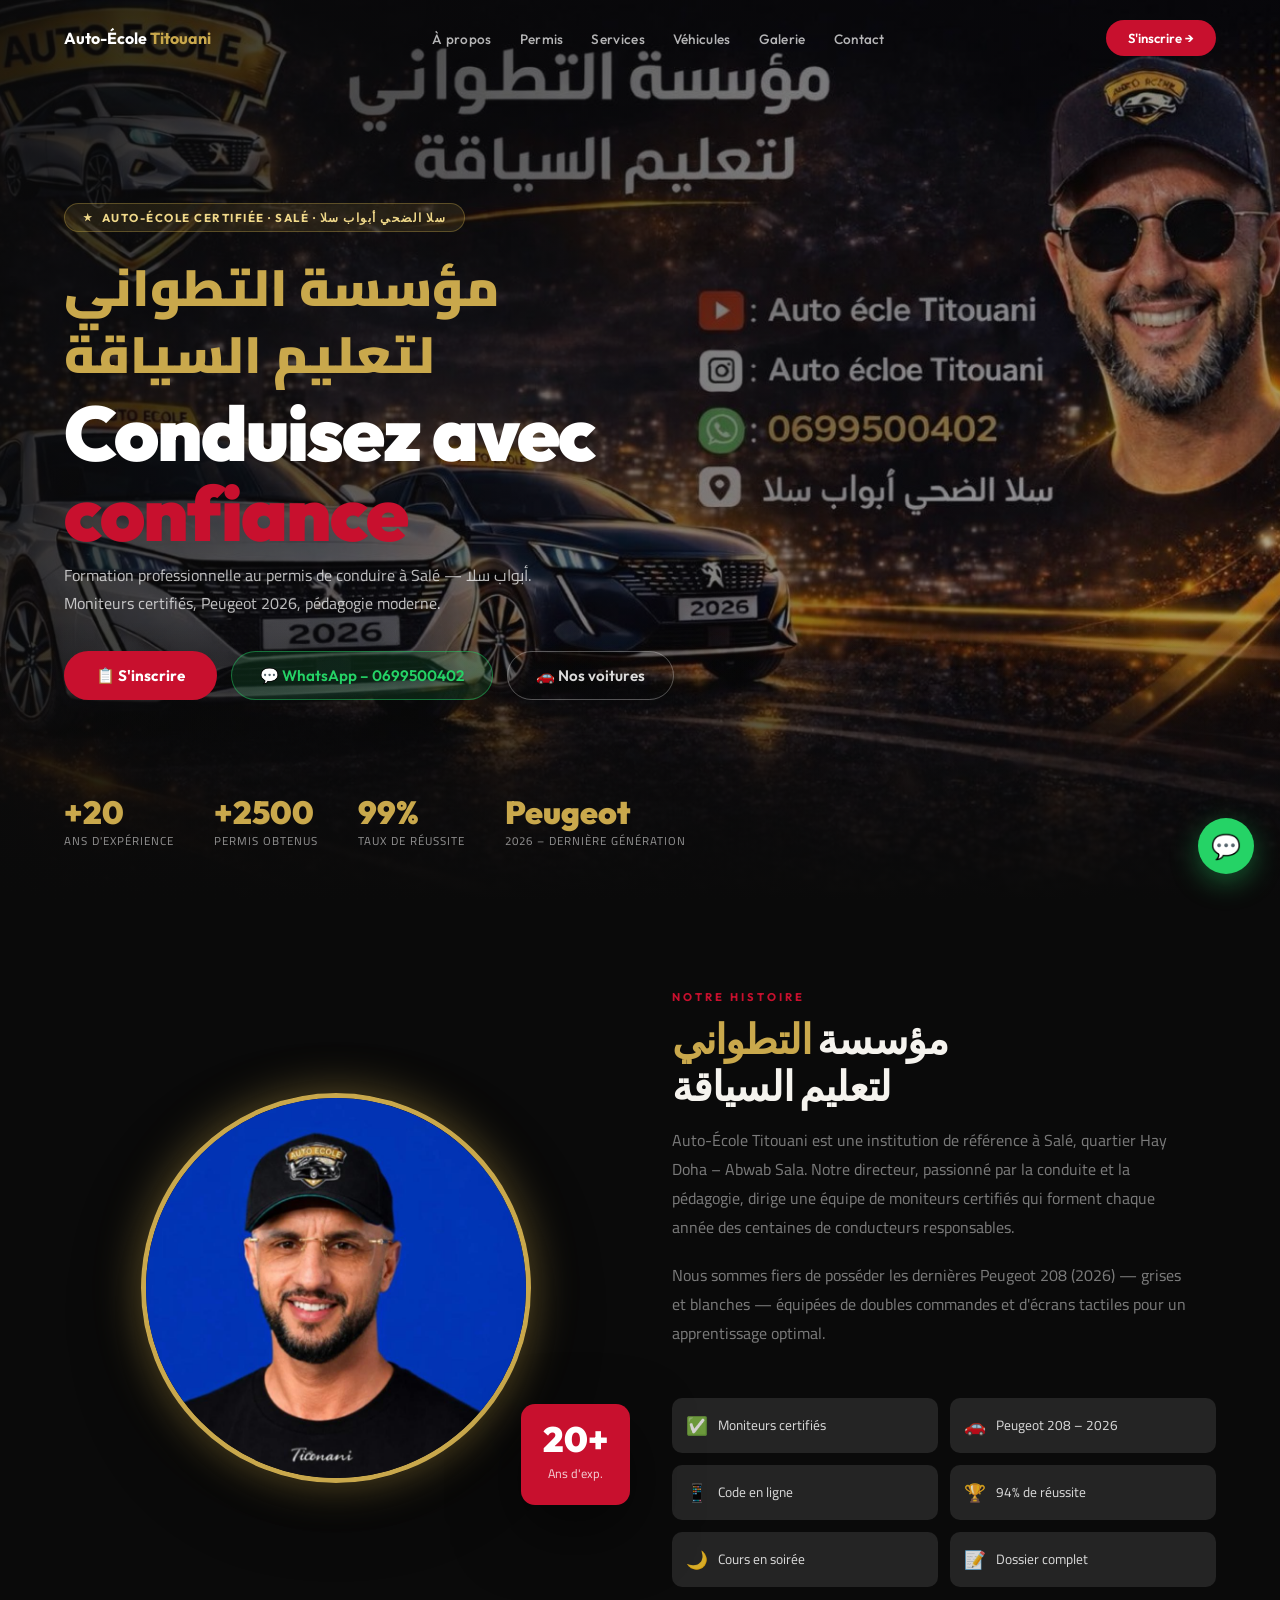
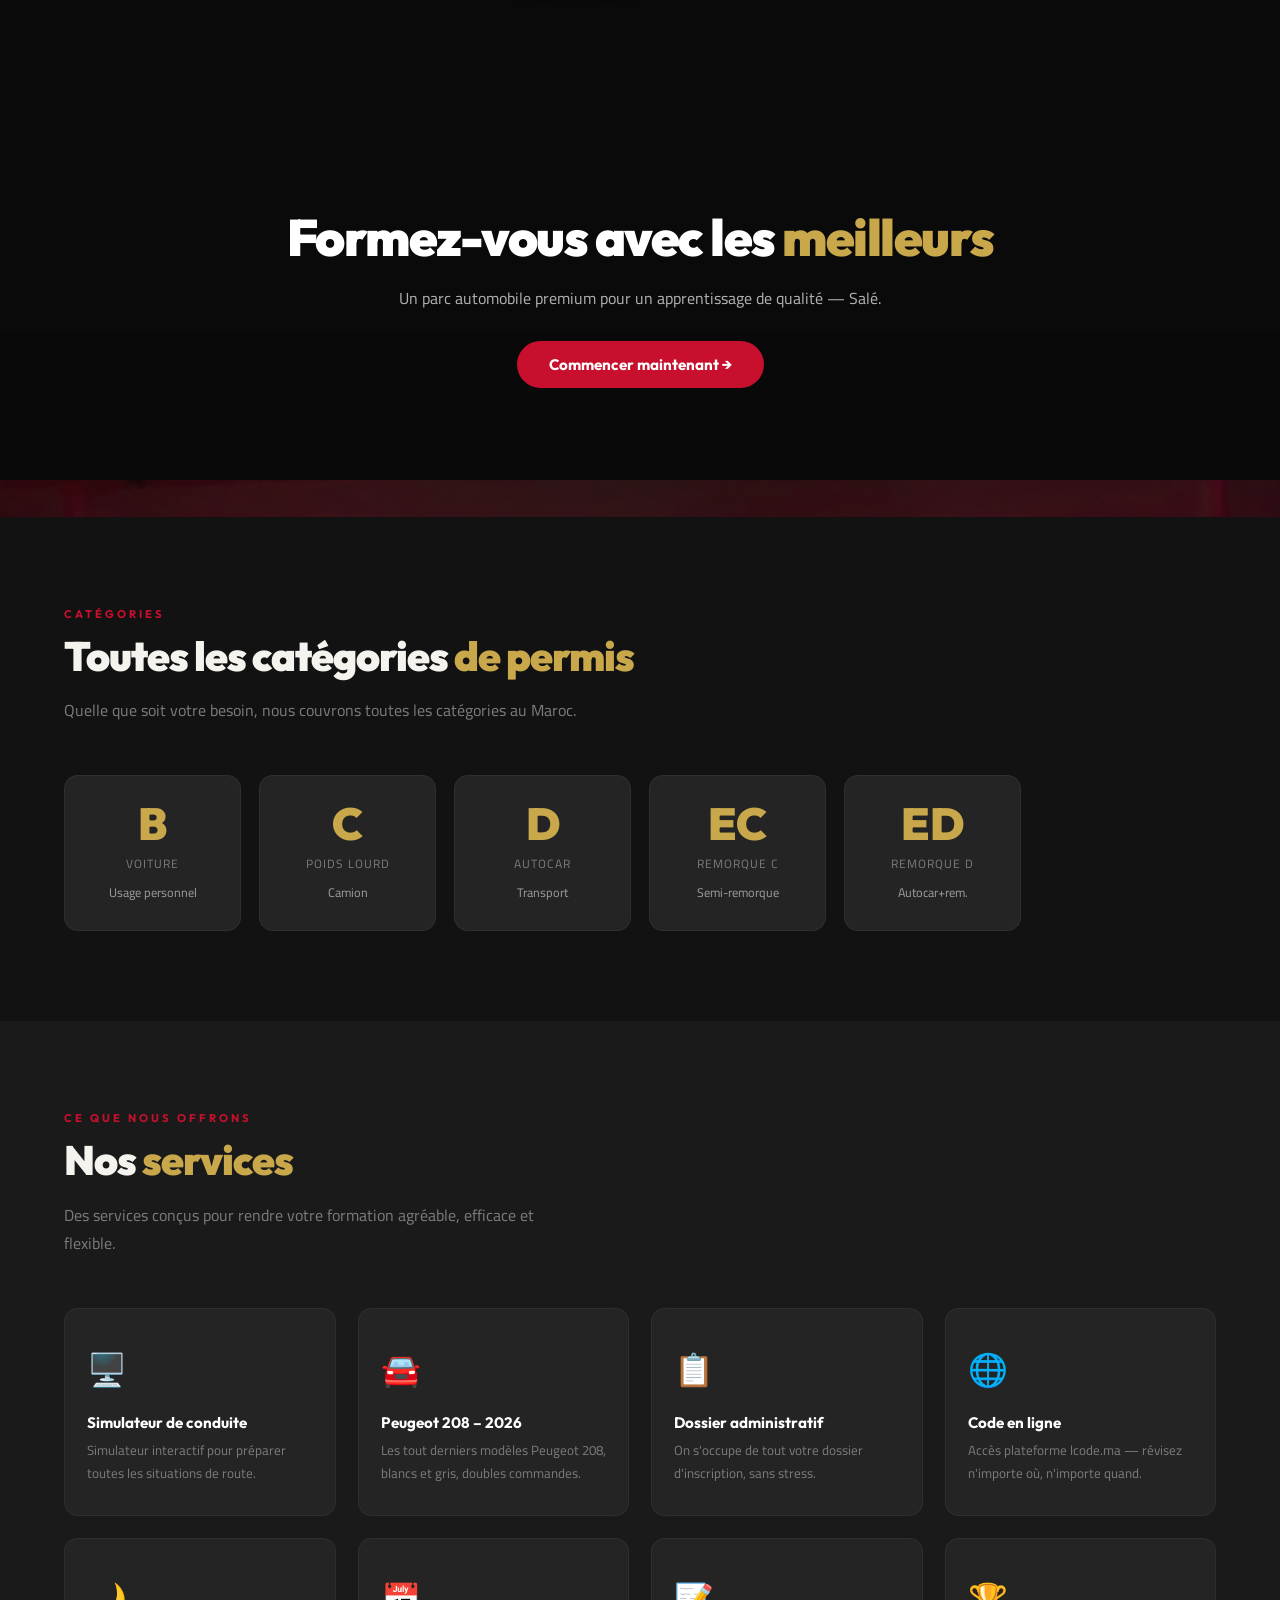
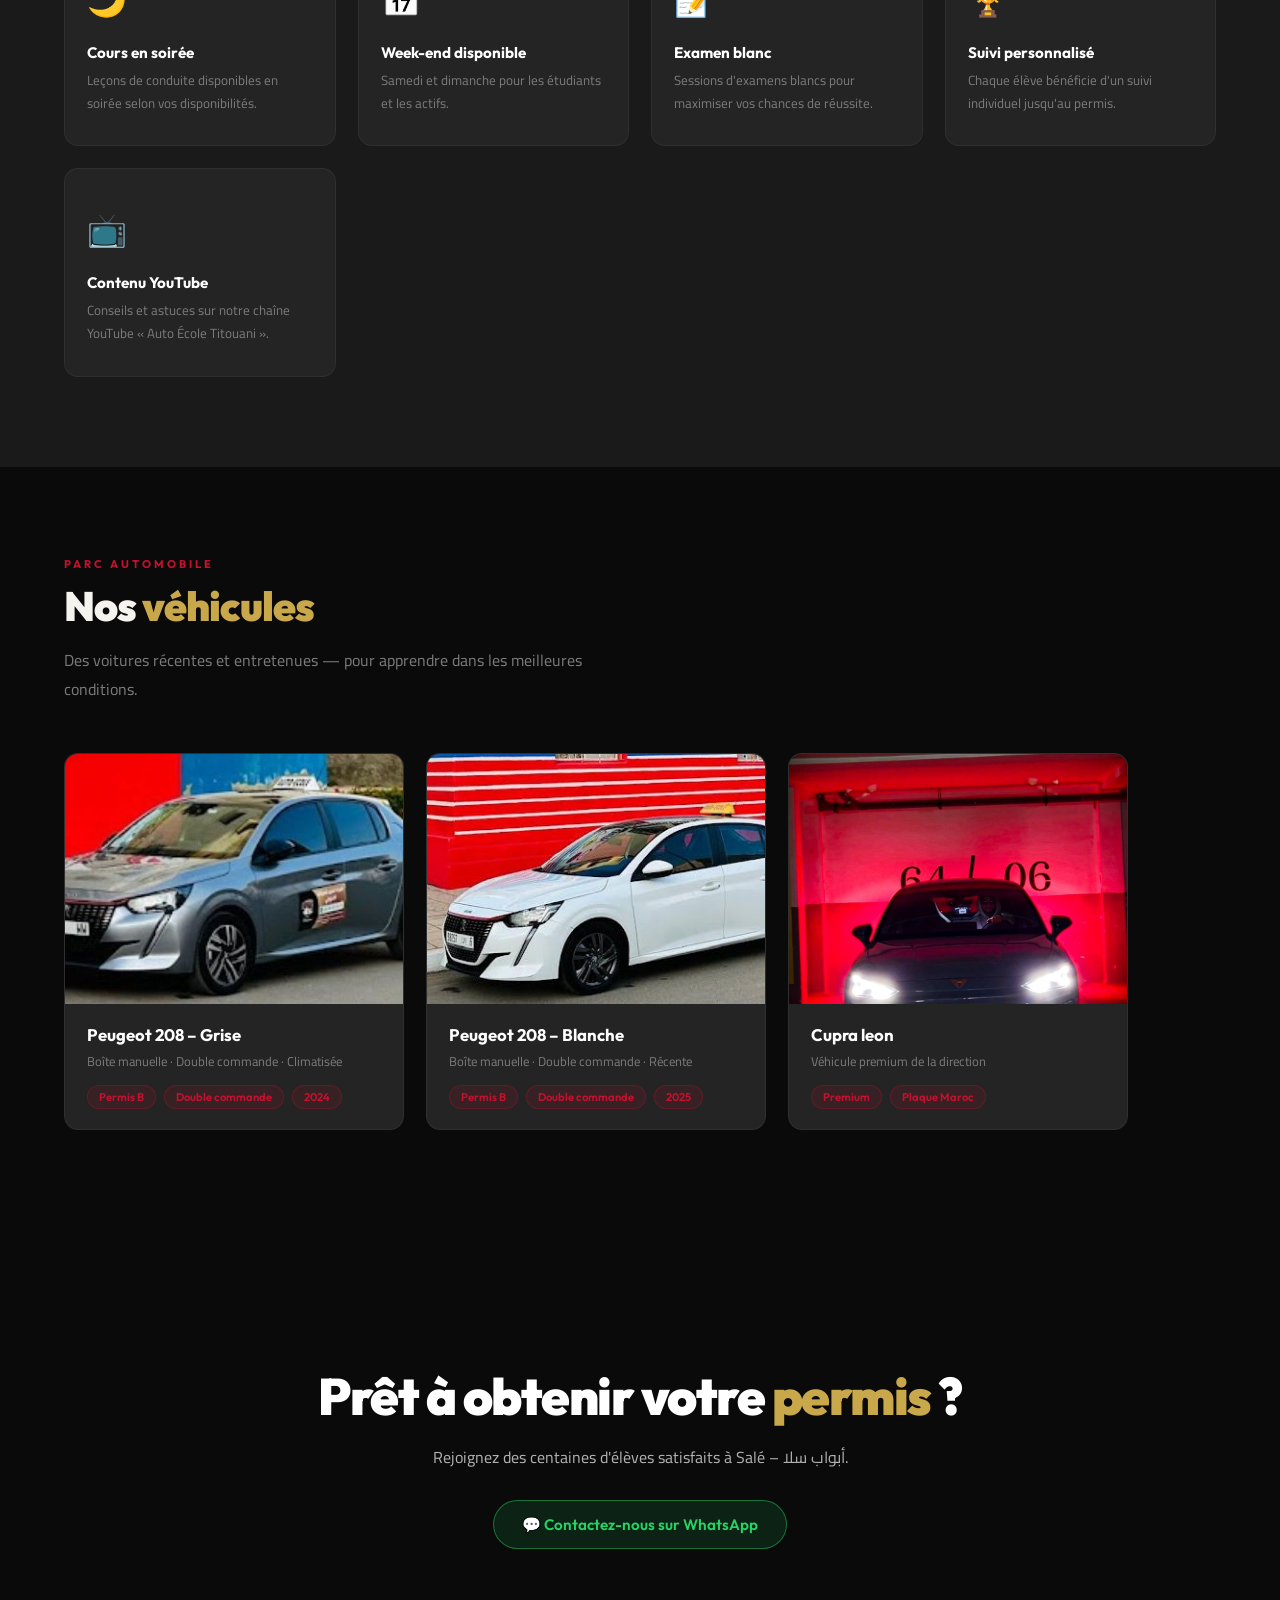
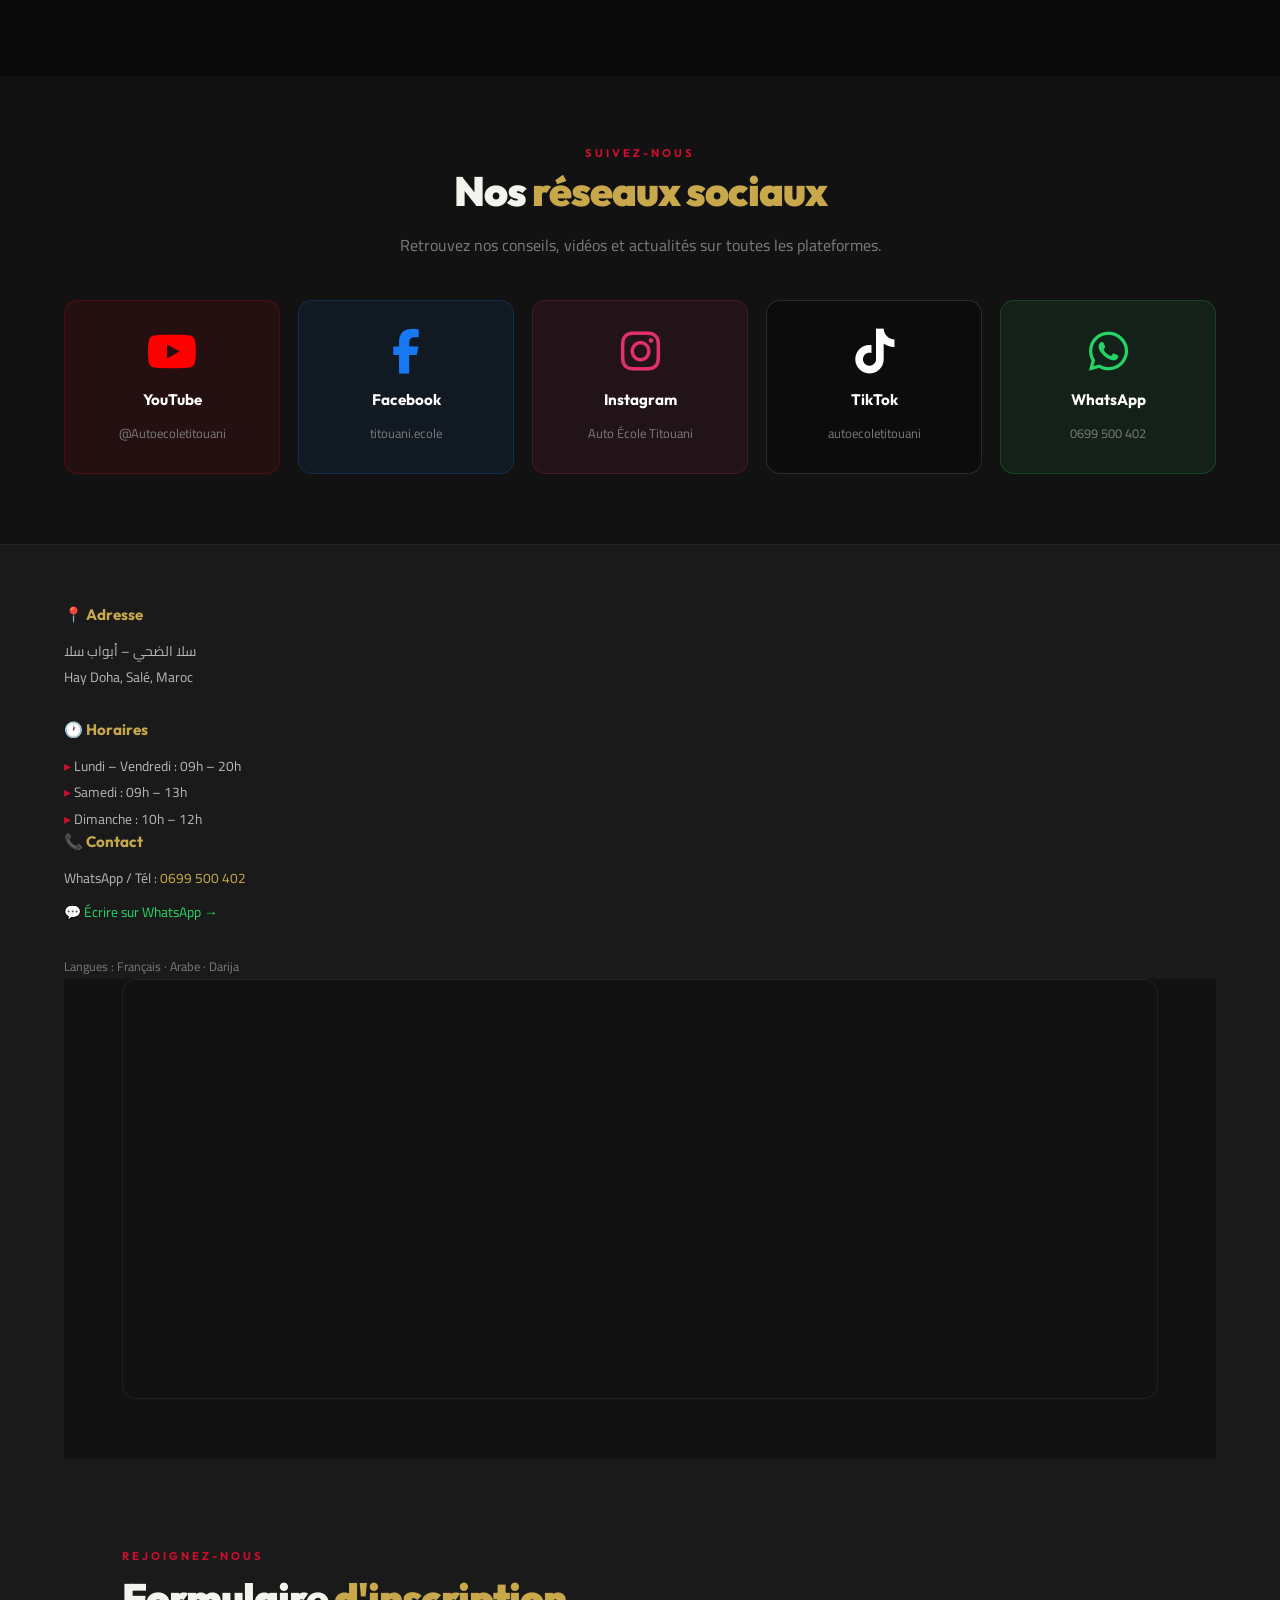
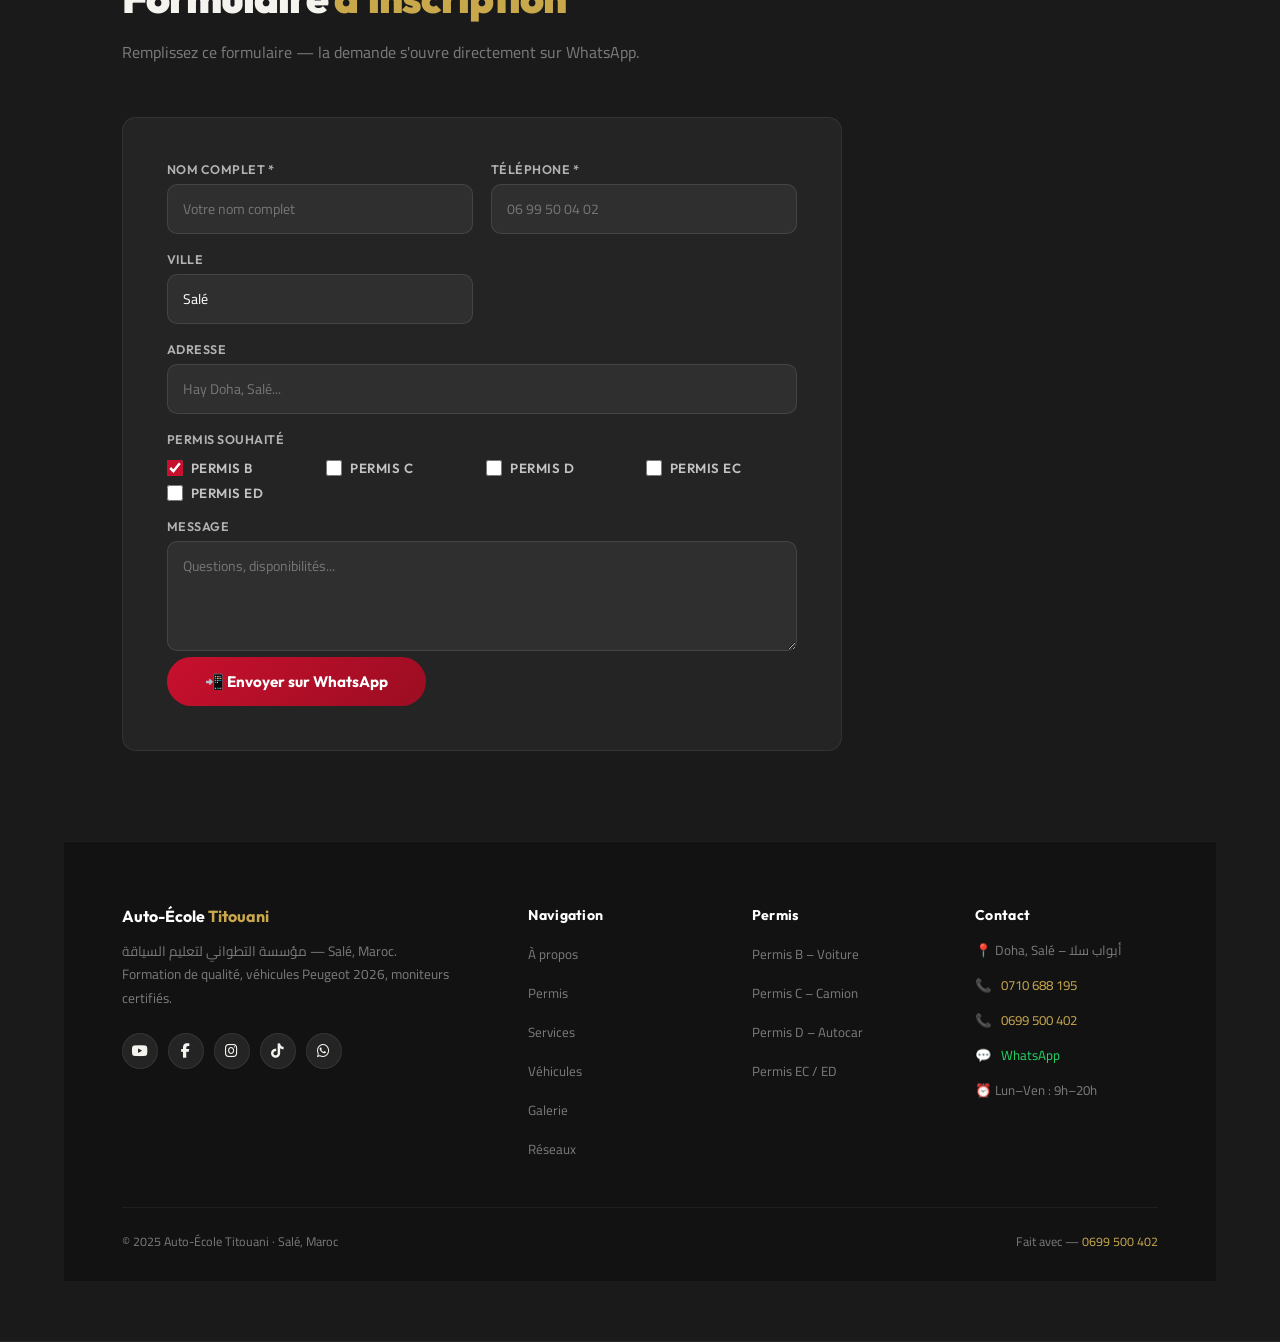
==== index.html @ a2bacdf6 "Update index.html" ====
<!DOCTYPE html>
<html lang="fr">
<head>
<meta name="viewport" content="width=device-width, initial-scale=1.0">
<title>Auto-École Titouani – Salé | Permis B, C, D, EC, ED</title>
<meta name="description" content="مؤسسة التطواني لتعليم السياقة – Salé. Formation permis B, C, D, EC, ED. 0699500402.">
<link rel="preconnect" href="https://fonts.googleapis.com">
<link href="https://fonts.googleapis.com/css2?family=Outfit:wght@300;400;600;700;900&family=Cairo:wght@400;600;700;900&display=swap" rel="stylesheet">
<link rel="stylesheet" href="https://cdnjs.cloudflare.com/ajax/libs/font-awesome/6.5.1/css/all.min.css">
<style>
:root {
  --red:#C8102E; --red-dk:#9B0D22;
  --gold:#C9A84C; --gold-lt:#F0D98A;
  --dark:#0A0A0A; --dark2:#121212; --dark3:#1A1A1A;
  --mid:#242424; --mid2:#2E2E2E;
  --light:#F5F3EE; --muted:#7A7A7A; --white:#FFFFFF;
  --green:#25D366;
  --radius:14px;
  --shadow:0 24px 64px rgba(0,0,0,.55);
  --font-h:'Outfit',sans-serif;
  --font-b:'Cairo',sans-serif;
}
*,*::before,*::after{box-sizing:border-box;margin:0;padding:0}
html{scroll-behavior:smooth}
body{background:var(--dark);color:var(--light);font-family:var(--font-b);overflow-x:hidden}
img{display:block;max-width:100%}
a{text-decoration:none;color:inherit}
::-webkit-scrollbar{width:5px}
::-webkit-scrollbar-track{background:var(--dark)}
::-webkit-scrollbar-thumb{background:var(--red);border-radius:3px}

/* ── LOADER ── */
#loader{position:fixed;inset:0;z-index:9999;background:var(--dark);
  display:flex;flex-direction:column;align-items:center;justify-content:center;
  transition:opacity .7s,visibility .7s}
#loader.gone{opacity:0;visibility:hidden;pointer-events:none}
.ld-logo{font-family:var(--font-h);font-weight:900;font-size:clamp(2rem,6vw,3.5rem);
  color:#fff;letter-spacing:-2px;margin-bottom:28px;text-align:center;line-height:1.1}
.ld-logo span{color:var(--red)}
.ld-sub{font-size:.8rem;color:var(--muted);letter-spacing:3px;text-transform:uppercase;
  margin-bottom:32px}
.ld-bar{width:200px;height:3px;background:rgba(255,255,255,.08);border-radius:2px;overflow:hidden}
.ld-prog{height:100%;width:0%;background:linear-gradient(90deg,var(--red),var(--gold));
  animation:ldgo 1.9s ease-out forwards}
@keyframes ldgo{to{width:100%}}

/* ── NAVBAR ── */
#nav{position:fixed;top:0;left:0;right:0;z-index:999;
  display:flex;align-items:center;justify-content:space-between;
  padding:20px 5%;transition:background .4s,padding .3s}
#nav.sc{background:rgba(10,10,10,.94);backdrop-filter:blur(20px);padding:13px 5%;
  border-bottom:1px solid rgba(200,16,46,.2)}
.nav-logo{display:flex;align-items:center;gap:12px}
.logo-circle{width:44px;height:44px;border-radius:50%;background:var(--red);
  display:flex;align-items:center;justify-content:center;
  font-family:var(--font-h);font-weight:900;font-size:14px;color:#fff;
  box-shadow:0 0 0 2px var(--gold);flex-shrink:0;letter-spacing:-.5px}
.nav-brand{font-family:var(--font-h);font-weight:700;font-size:1rem;color:#fff}
.nav-brand em{font-style:normal;color:var(--gold)}
.nav-links{display:flex;gap:28px;list-style:none}
.nav-links a{font-family:var(--font-h);font-size:.85rem;font-weight:500;
  color:rgba(255,255,255,.7);transition:color .2s;letter-spacing:.3px}
.nav-links a:hover{color:var(--gold)}
.nav-cta{background:var(--red);color:#fff;padding:10px 22px;border-radius:50px;
  font-family:var(--font-h);font-weight:600;font-size:.82rem;
  transition:transform .2s,box-shadow .2s}
.nav-cta:hover{transform:translateY(-2px);box-shadow:0 8px 24px rgba(200,16,46,.4)}

/* ── HERO ── */
#hero{position:relative;height:100vh;min-height:660px;display:flex;
  align-items:center;overflow:hidden}
.hero-bg{position:absolute;inset:0;z-index:0}
.hero-bg img{width:100%;height:100%;object-fit:cover;object-position:center center}
.hero-overlay{position:absolute;inset:0;z-index:1;
  background:linear-gradient(105deg,rgba(10,10,10,.88) 0%,rgba(10,10,10,.5) 55%,rgba(10,10,10,.3) 100%)}
.hero-overlay-bottom{position:absolute;bottom:0;left:0;right:0;height:280px;z-index:2;
  background:linear-gradient(to bottom,transparent,var(--dark))}
.hero-content{position:relative;z-index:3;padding:0 5%;max-width:820px}
.hero-eyebrow{display:inline-flex;align-items:center;gap:8px;
  background:rgba(201,168,76,.12);border:1px solid rgba(201,168,76,.35);
  border-radius:50px;padding:6px 18px;
  font-family:var(--font-h);font-size:.72rem;font-weight:700;color:var(--gold-lt);
  letter-spacing:1.5px;text-transform:uppercase;margin-bottom:22px}
.hero-eyebrow::before{content:'★';font-size:.65rem}
.hero-title{font-family:var(--font-h);font-weight:900;
  font-size:clamp(2.6rem,6vw,5rem);line-height:1.04;letter-spacing:-2px;
  color:#fff;margin-bottom:8px}
.hero-title .ar{font-family:var(--font-b);font-size:clamp(1.8rem,4vw,3.2rem);
  color:var(--gold);display:block;letter-spacing:0;line-height:1.3;margin-bottom:6px}
.hero-title .accent{color:var(--red)}
.hero-sub{font-size:1rem;color:rgba(255,255,255,.72);max-width:500px;
  line-height:1.75;margin-bottom:34px}
.hero-btns{display:flex;gap:14px;flex-wrap:wrap}
.btn-r{background:var(--red);color:#fff;padding:14px 32px;border-radius:50px;
  font-family:var(--font-h);font-weight:700;font-size:.95rem;
  display:inline-flex;align-items:center;gap:8px;
  transition:transform .2s,box-shadow .2s}
.btn-r:hover{transform:translateY(-3px);box-shadow:0 12px 36px rgba(200,16,46,.45)}
.btn-g{display:inline-flex;align-items:center;gap:8px;
  background:rgba(37,211,102,.12);border:1.5px solid rgba(37,211,102,.45);
  color:var(--green);padding:14px 28px;border-radius:50px;
  font-family:var(--font-h);font-weight:600;font-size:.95rem;
  transition:background .2s,transform .2s}
.btn-g:hover{background:rgba(37,211,102,.2);transform:translateY(-2px)}
.btn-o{border:1.5px solid rgba(255,255,255,.3);color:rgba(255,255,255,.85);
  padding:14px 28px;border-radius:50px;
  font-family:var(--font-h);font-weight:600;font-size:.95rem;
  transition:border-color .2s,color .2s}
.btn-o:hover{border-color:var(--gold);color:var(--gold)}

/* stats bar */
.hero-stats{position:absolute;bottom:48px;left:5%;right:5%;z-index:3;
  display:flex;gap:40px;flex-wrap:wrap}
.stat{display:flex;flex-direction:column}
.stat-n{font-family:var(--font-h);font-weight:900;font-size:2rem;
  color:var(--gold);line-height:1}
.stat-l{font-size:.72rem;color:rgba(255,255,255,.55);
  text-transform:uppercase;letter-spacing:1px;margin-top:2px}

/* ── SECTIONS ── */
.sec{padding:90px 5%;position:relative}
.sec-d{background:var(--dark2)}
.sec-m{background:var(--dark3)}
.sec-lbl{font-family:var(--font-h);font-size:.7rem;font-weight:700;
  color:var(--red);letter-spacing:3px;text-transform:uppercase;margin-bottom:12px}
.sec-title{font-family:var(--font-h);font-weight:900;
  font-size:clamp(1.7rem,3.2vw,2.8rem);line-height:1.15;letter-spacing:-1px;
  margin-bottom:16px}
.sec-title span{color:var(--gold)}
.sec-sub{color:var(--muted);line-height:1.8;max-width:520px;margin-bottom:50px}

/* ── REVEAL ── */
.rv{opacity:0;transform:translateY(36px);
  transition:opacity .7s ease,transform .7s cubic-bezier(.23,1,.32,1)}
.rvl{opacity:0;transform:translateX(-44px);
  transition:opacity .7s ease,transform .7s cubic-bezier(.23,1,.32,1)}
.rvr{opacity:0;transform:translateX(44px);
  transition:opacity .7s ease,transform .7s cubic-bezier(.23,1,.32,1)}
.rv.on,.rvl.on,.rvr.on{opacity:1;transform:none}

/* ── ABOUT ── */
.about-grid{display:grid;grid-template-columns:1fr 1fr;gap:64px;align-items:center}
.about-img-wrap{position:relative}
.about-img{width:390px;height:390px;object-fit:cover;object-position:center top;border-radius:50%;
  border:5px solid var(--gold);box-shadow:0 0 45px rgba(201,168,76,.45), var(--shadow);
  margin:auto}
.about-badge{position:absolute;bottom:-22px;right:-22px;background:var(--red);
  border-radius:var(--radius);padding:18px 22px;text-align:center;box-shadow:var(--shadow)}
.about-badge strong{display:block;font-family:var(--font-h);font-size:2.2rem;
  font-weight:900;color:#fff;line-height:1}
.about-badge small{color:rgba(255,255,255,.8);font-size:.78rem}
.feat-grid{display:grid;grid-template-columns:1fr 1fr;gap:12px;margin-top:28px}
.feat{display:flex;align-items:center;gap:10px;background:var(--mid);
  border-radius:10px;padding:11px 14px;font-size:.85rem;color:rgba(255,255,255,.82)}
.feat .ico{font-size:1.1rem}

/* ── PERMIS ── */
.permis-grid{display:grid;grid-template-columns:repeat(auto-fill,minmax(150px,1fr));gap:18px}
.permis-card{background:var(--mid);border-radius:var(--radius);padding:26px 18px;
  text-align:center;border:1px solid rgba(255,255,255,.05);
  cursor:default;transition:transform .35s,border-color .35s,box-shadow .35s;
  transform-style:preserve-3d}
.permis-card:hover{transform:perspective(600px) rotateY(8deg) rotateX(-5deg) translateY(-6px) scale(1.04);
  border-color:var(--red);box-shadow:0 12px 40px rgba(200,16,46,.22)}
.p-letter{font-family:var(--font-h);font-weight:900;font-size:2.8rem;
  color:var(--gold);line-height:1;margin-bottom:6px}
.p-name{font-size:.75rem;color:var(--muted);text-transform:uppercase;letter-spacing:1px}
.p-desc{font-size:.78rem;color:rgba(255,255,255,.55);margin-top:6px}

/* ── SERVICES ── */
.srv-grid{display:grid;grid-template-columns:repeat(auto-fill,minmax(230px,1fr));gap:22px}
.srv{background:var(--mid);border-radius:var(--radius);padding:30px 22px;
  border:1px solid rgba(255,255,255,.05);position:relative;overflow:hidden;
  transition:transform .3s,box-shadow .3s}
.srv::before{content:'';position:absolute;top:0;left:0;right:0;height:3px;
  background:linear-gradient(90deg,var(--red),var(--gold));
  transform:scaleX(0);transform-origin:left;transition:transform .4s}
.srv:hover::before{transform:scaleX(1)}
.srv:hover{transform:translateY(-6px);box-shadow:0 16px 48px rgba(0,0,0,.35)}
.srv-ico{font-size:2rem;margin-bottom:14px}
.srv-t{font-family:var(--font-h);font-weight:700;font-size:.95rem;
  color:#fff;margin-bottom:8px}
.srv-tx{font-size:.83rem;color:var(--muted);line-height:1.7}

/* ── VEHICLES ── */
.veh-track{display:flex;gap:22px;overflow-x:auto;scroll-snap-type:x mandatory;
  padding-bottom:16px;scrollbar-width:thin;scrollbar-color:var(--red) transparent}
.veh-card{flex:0 0 340px;scroll-snap-align:start;background:var(--mid);
  border-radius:var(--radius);overflow:hidden;border:1px solid rgba(255,255,255,.05);
  transition:transform .35s,box-shadow .35s}
.veh-card:hover{transform:translateY(-8px);box-shadow:0 20px 56px rgba(200,16,46,.2)}
.veh-img{height:250px;width:100%;object-fit:cover;object-position:center}
.veh-info{padding:20px 22px}
.veh-name{font-family:var(--font-h);font-weight:700;font-size:1.05rem;
  color:#fff;margin-bottom:4px}
.veh-meta{font-size:.8rem;color:var(--muted)}
.tags{display:flex;gap:8px;margin-top:12px;flex-wrap:wrap}
.tag{background:rgba(200,16,46,.12);border:1px solid rgba(200,16,46,.28);
  border-radius:50px;padding:4px 11px;
  font-size:.7rem;color:var(--red);font-family:var(--font-h);font-weight:600}

/* ── GALLERY ── */
.gal-grid{display:grid;grid-template-columns:repeat(auto-fill,minmax(280px,1fr));gap:18px}
.gal-item{position:relative;overflow:hidden;border-radius:var(--radius);
  aspect-ratio:4/3;cursor:pointer;
  transition:transform .4s cubic-bezier(.23,1,.32,1),box-shadow .4s;
  box-shadow:0 8px 32px rgba(0,0,0,.4);transform-style:preserve-3d}
.gal-item img{width:100%;height:100%;object-fit:cover;transition:transform .6s}
.gal-item:hover img{transform:scale(1.09)}
.gal-cap{position:absolute;inset:0;
  background:linear-gradient(to top,rgba(10,10,10,.88) 0%,transparent 60%);
  opacity:0;transition:opacity .3s;
  display:flex;align-items:flex-end;padding:18px}
.gal-item:hover .gal-cap{opacity:1}
.gal-cap span{font-family:var(--font-h);font-weight:600;font-size:.88rem;color:#fff}

/* ── PARALLAX ── */
.para{position:relative;height:440px;overflow:hidden;
  display:flex;align-items:center;justify-content:center}
.para-bg{position:absolute;inset:-60px;background-size:cover;background-position:center;
  transition:transform .1s linear;will-change:transform}
.para-ov{position:absolute;inset:0;background:rgba(10,10,10,.72)}
.para-content{position:relative;z-index:2;text-align:center;padding:0 5%}
.para-content h2{font-family:var(--font-h);font-weight:900;
  font-size:clamp(1.8rem,4vw,3.4rem);letter-spacing:-1.5px;
  color:#fff;margin-bottom:14px}
.para-content h2 span{color:var(--gold)}
.para-content p{color:rgba(255,255,255,.68);font-size:1rem;margin-bottom:28px}

/* ── SOCIAL LINKS ── */
.social-section{background:var(--dark2);padding:70px 5%}
.social-grid{display:grid;grid-template-columns:repeat(auto-fill,minmax(200px,1fr));gap:18px}
.social-card{border-radius:var(--radius);padding:28px 22px;
  display:flex;flex-direction:column;align-items:center;gap:12px;text-align:center;
  border:1px solid rgba(255,255,255,.06);
  transition:transform .3s,box-shadow .3s;cursor:pointer}
.social-card:hover{transform:translateY(-6px)}
.social-card .sico{font-size:2.8rem;line-height:1;margin-bottom:4px}
.social-card .sname{font-family:var(--font-h);font-weight:700;font-size:.95rem;color:#fff}
.social-card .shandle{font-size:.8rem;color:var(--muted)}
.sc-yt{background:rgba(255,0,0,.08);border-color:rgba(255,0,0,.2)}
.sc-yt:hover{box-shadow:0 12px 40px rgba(255,0,0,.2)}
.sc-fb{background:rgba(24,119,242,.08);border-color:rgba(24,119,242,.2)}
.sc-fb:hover{box-shadow:0 12px 40px rgba(24,119,242,.2)}
.sc-ig{background:rgba(225,48,108,.08);border-color:rgba(225,48,108,.2)}
.sc-ig:hover{box-shadow:0 12px 40px rgba(225,48,108,.2)}
.sc-tk{background:rgba(0,0,0,.3);border-color:rgba(255,255,255,.12)}
.sc-tk:hover{box-shadow:0 12px 40px rgba(255,255,255,.12)}
.sc-wa{background:rgba(37,211,102,.08);border-color:rgba(37,211,102,.2)}
.sc-wa:hover{box-shadow:0 12px 40px rgba(37,211,102,.25)}

/* ── INFO STRIP ── */
.info-strip{background:var(--dark3);border-top:1px solid rgba(255,255,255,.05);
  border-bottom:1px solid rgba(255,255,255,.05);padding:60px 5%}
.info-layout{display:grid;grid-template-columns:1fr 1fr 1fr;gap:40px}
.info-block h3{font-family:var(--font-h);font-weight:700;font-size:.95rem;
  color:var(--gold);margin-bottom:14px;display:flex;align-items:center;gap:8px}
.info-block p,.info-block li{font-size:.86rem;color:rgba(255,255,255,.68);line-height:1.9;list-style:none}
.info-block li::before{content:'▸ ';color:var(--red)}

/* ── MAP ── */
.map-wrap{border-radius:var(--radius);overflow:hidden;height:420px;
  border:1px solid rgba(255,255,255,.07)}
.map-wrap iframe{width:100%;height:100%;border:none;filter:invert(.85) hue-rotate(180deg)}

/* ── FORM ── */
.form-box{background:var(--mid);border-radius:var(--radius);padding:44px;
  max-width:720px;border:1px solid rgba(255,255,255,.07)}
.fg{display:grid;grid-template-columns:1fr 1fr;gap:18px}
.f{display:flex;flex-direction:column;gap:7px}
.f.full{grid-column:1/-1}
label{font-family:var(--font-h);font-size:.78rem;font-weight:600;
  color:rgba(255,255,255,.65);text-transform:uppercase;letter-spacing:.5px}
input,select,textarea{background:rgba(255,255,255,.05);
  border:1px solid rgba(255,255,255,.1);border-radius:10px;
  padding:11px 15px;color:#fff;font-family:var(--font-b);font-size:.88rem;
  transition:border-color .2s,box-shadow .2s;width:100%}
input:focus,select:focus,textarea:focus{outline:none;border-color:var(--red);
  box-shadow:0 0 0 3px rgba(200,16,46,.14)}
textarea{resize:vertical;min-height:110px}
select option{background:var(--dark)}
.cbs{display:grid;grid-template-columns:repeat(auto-fill,minmax(150px,1fr));gap:9px;margin-top:6px}
.ci2{display:flex;align-items:center;gap:8px;font-size:.83rem;
  color:rgba(255,255,255,.72);cursor:pointer}
.ci2 input[type="checkbox"]{width:16px;height:16px;accent-color:var(--red)}
.btn-sub{background:linear-gradient(135deg,var(--red),var(--red-dk,#9B0D22));
  color:#fff;padding:15px 38px;border-radius:50px;border:none;cursor:pointer;
  font-family:var(--font-h);font-weight:700;font-size:.95rem;
  transition:transform .2s,box-shadow .2s;margin-top:6px}
.btn-sub:hover{transform:translateY(-3px);box-shadow:0 12px 36px rgba(200,16,46,.45)}

/* ── FOOTER ── */
footer{background:var(--dark2);border-top:1px solid rgba(255,255,255,.05);
  padding:64px 5% 28px}
.ft-grid{display:grid;grid-template-columns:2fr 1fr 1fr 1fr;gap:40px;margin-bottom:44px}
.ft-brand p{font-size:.85rem;color:var(--muted);line-height:1.75;margin:14px 0 22px}
.ft-social{display:flex;gap:10px;flex-wrap:wrap}
.fsoc{width:36px;height:36px;border-radius:50%;background:var(--mid);
  border:1px solid rgba(255,255,255,.08);
  display:flex;align-items:center;justify-content:center;font-size:.9rem;
  transition:background .2s,transform .2s}
.fsoc:hover{background:var(--red);transform:translateY(-3px)}
.ft-col h4{font-family:var(--font-h);font-weight:700;font-size:.88rem;
  color:#fff;margin-bottom:14px;letter-spacing:.3px}
.ft-col ul{list-style:none;display:flex;flex-direction:column;gap:9px}
.ft-col li a{font-size:.83rem;color:var(--muted);transition:color .2s}
.ft-col li a:hover{color:var(--gold)}
.fc-item{display:flex;align-items:flex-start;gap:9px;
  font-size:.83rem;color:var(--muted);margin-bottom:10px}
.ft-bottom{border-top:1px solid rgba(255,255,255,.05);padding-top:22px;
  display:flex;justify-content:space-between;align-items:center}
.ft-bottom p{font-size:.78rem;color:var(--muted)}
.ft-bottom a{color:var(--gold)}

/* ── WA FLOAT ── */
.wa-float{position:fixed;bottom:26px;right:26px;z-index:998;
  width:56px;height:56px;border-radius:50%;background:var(--green);
  display:flex;align-items:center;justify-content:center;font-size:1.5rem;
  box-shadow:0 8px 28px rgba(37,211,102,.4);
  animation:wap 2.5s infinite;transition:transform .2s}
.wa-float:hover{transform:scale(1.12)}
@keyframes wap{0%,100%{box-shadow:0 8px 28px rgba(37,211,102,.4)}
  50%{box-shadow:0 8px 44px rgba(37,211,102,.7)}}

/* ── RESPONSIVE ── */
@media(max-width:900px){
  .nav-links{display:none}
  .about-grid{grid-template-columns:1fr}
  .about-badge{bottom:-14px;right:14px}
  .info-layout{grid-template-columns:1fr}
  .ft-grid{grid-template-columns:1fr 1fr}
  .fg{grid-template-columns:1fr}
  .hero-stats{flex-wrap:wrap;gap:20px}
}
@media(max-width:600px){
  .ft-grid{grid-template-columns:1fr}
  .ft-bottom{flex-direction:column;gap:10px;text-align:center}
}
html, body { overflow-x: hidden; }

@media (max-width: 768px) {
  .hero {
    height: auto;
    min-height: 100vh;
    padding: 90px 20px 40px;
    background-position: 65% center;
  }
  .hero-buttons {
    position: static;
    display: flex;
    flex-direction: column;
    gap: 12px;
  }
  .hero-stats {
    position: static;
    display: grid;
    grid-template-columns: 1fr 1fr;
    gap: 20px;
    margin-top: 30px;
  }
}
</style>
</head>
<body>

<!-- LOADER -->
<div id="loader">
  <div class="ld-logo">AUTO ÉCOLE<br><span>TITOUANI</span></div>
  <div class="ld-sub">مؤسسة التطواني لتعليم السياقة</div>
  <div class="ld-bar"><div class="ld-prog"></div></div>
</div>

<!-- NAVBAR -->
<nav id="nav">
  <div class="nav-logo">
    <span class="nav-brand">Auto-École <em>Titouani</em></span>
  </div>
  <ul class="nav-links">
    <li><a href="#about">À propos</a></li>
    <li><a href="#permis">Permis</a></li>
    <li><a href="#services">Services</a></li>
    <li><a href="#vehicules">Véhicules</a></li>
    <li><a href="#galerie">Galerie</a></li>
    <li><a href="#contact">Contact</a></li>
  </ul>
  <a href="#inscription" class="nav-cta">S'inscrire →</a>
</nav>

<!-- HERO — photo du directeur & bannière officielle -->
<section id="hero">
  <div class="hero-bg">
    <img src="[data-uri]" alt="Auto-École Titouani – مؤسسة التطواني">
  </div>
  <div class="hero-overlay"></div>
  <div class="hero-overlay-bottom"></div>
  <div class="hero-content">
    <div class="hero-eyebrow">Auto-École Certifiée · Salé · سلا الضحي أبواب سلا</div>
    <h1 class="hero-title">
      <span class="ar">مؤسسة التطواني<br>لتعليم السياقة</span>
      Conduisez avec <span class="accent">confiance</span>
    </h1>
    <p class="hero-sub">
      Formation professionnelle au permis de conduire à Salé — أبواب سلا.
      Moniteurs certifiés, Peugeot 2026, pédagogie moderne.
    </p>
    <div class="hero-btns">
      <a href="#inscription" class="btn-r">📋 S'inscrire</a>
      <a href="https://api.whatsapp.com/send/?phone=212699500402" target="_blank" class="btn-g">💬 WhatsApp – 0699500402</a>
      <a href="#vehicules" class="btn-o">🚗 Nos voitures</a>
    </div>
  </div>
  <div class="hero-stats">
    <div class="stat"><span class="stat-n">+20</span><span class="stat-l">Ans d'expérience</span></div>
    <div class="stat"><span class="stat-n">+2500</span><span class="stat-l">Permis obtenus</span></div>
    <div class="stat"><span class="stat-n">99%</span><span class="stat-l">Taux de réussite</span></div>
    <div class="stat"><span class="stat-n">Peugeot</span><span class="stat-l">2026 – dernière génération</span></div>
  </div>
</section>

<!-- ABOUT -->
<section class="sec" id="about">
  <div class="about-grid">
    <div class="about-img-wrap rvl">
      <img class="about-img" src="[data-uri]" alt="Directeur Auto-École Titouani" style="object-position:right top">
      <div class="about-badge"><strong>20+</strong><small>Ans d'exp.</small></div>
    </div>
    <div class="rvr">
      <div class="sec-lbl">Notre histoire</div>
      <h2 class="sec-title">مؤسسة <span>التطواني</span><br>لتعليم السياقة</h2>
      <p class="sec-sub">
        Auto-École Titouani est une institution de référence à Salé, quartier Hay Doha – Abwab Sala.
        Notre directeur, passionné par la conduite et la pédagogie, dirige une équipe de moniteurs certifiés
        qui forment chaque année des centaines de conducteurs responsables.
      </p>
      <p class="sec-sub" style="margin-top:-30px">
        Nous sommes fiers de posséder les dernières Peugeot 208 (2026) — grises et blanches — équipées
        de doubles commandes et d'écrans tactiles pour un apprentissage optimal.
      </p>
      <div class="feat-grid">
        <div class="feat"><span class="ico">✅</span> Moniteurs certifiés</div>
        <div class="feat"><span class="ico">🚗</span> Peugeot 208 – 2026</div>
        <div class="feat"><span class="ico">📱</span> Code en ligne</div>
        <div class="feat"><span class="ico">🏆</span> 94% de réussite</div>
        <div class="feat"><span class="ico">🌙</span> Cours en soirée</div>
        <div class="feat"><span class="ico">📝</span> Dossier complet</div>
      </div>
    </div>
  </div>
</section>

<!-- PARALLAX 1 -->
<div class="para" id="pa1">
  <div class="para-bg" id="pb1" style="background-image:url('[data-uri]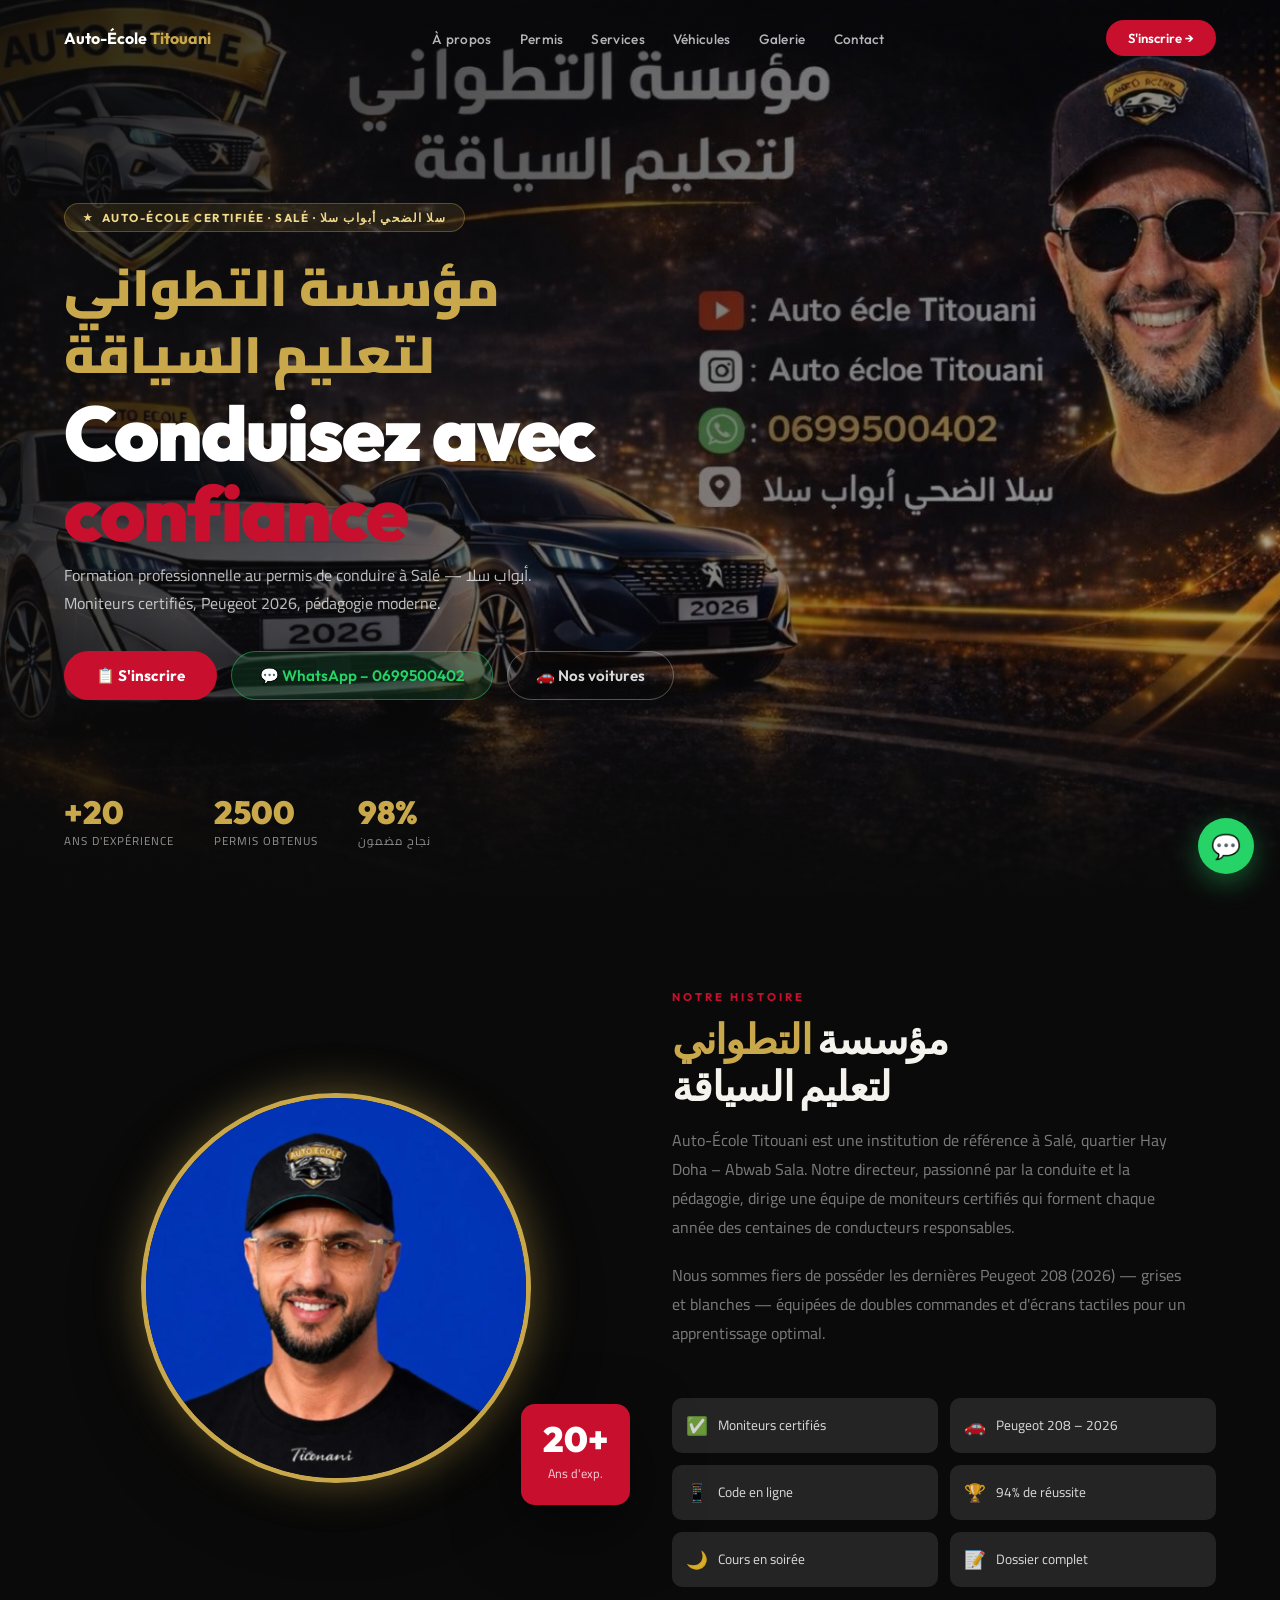
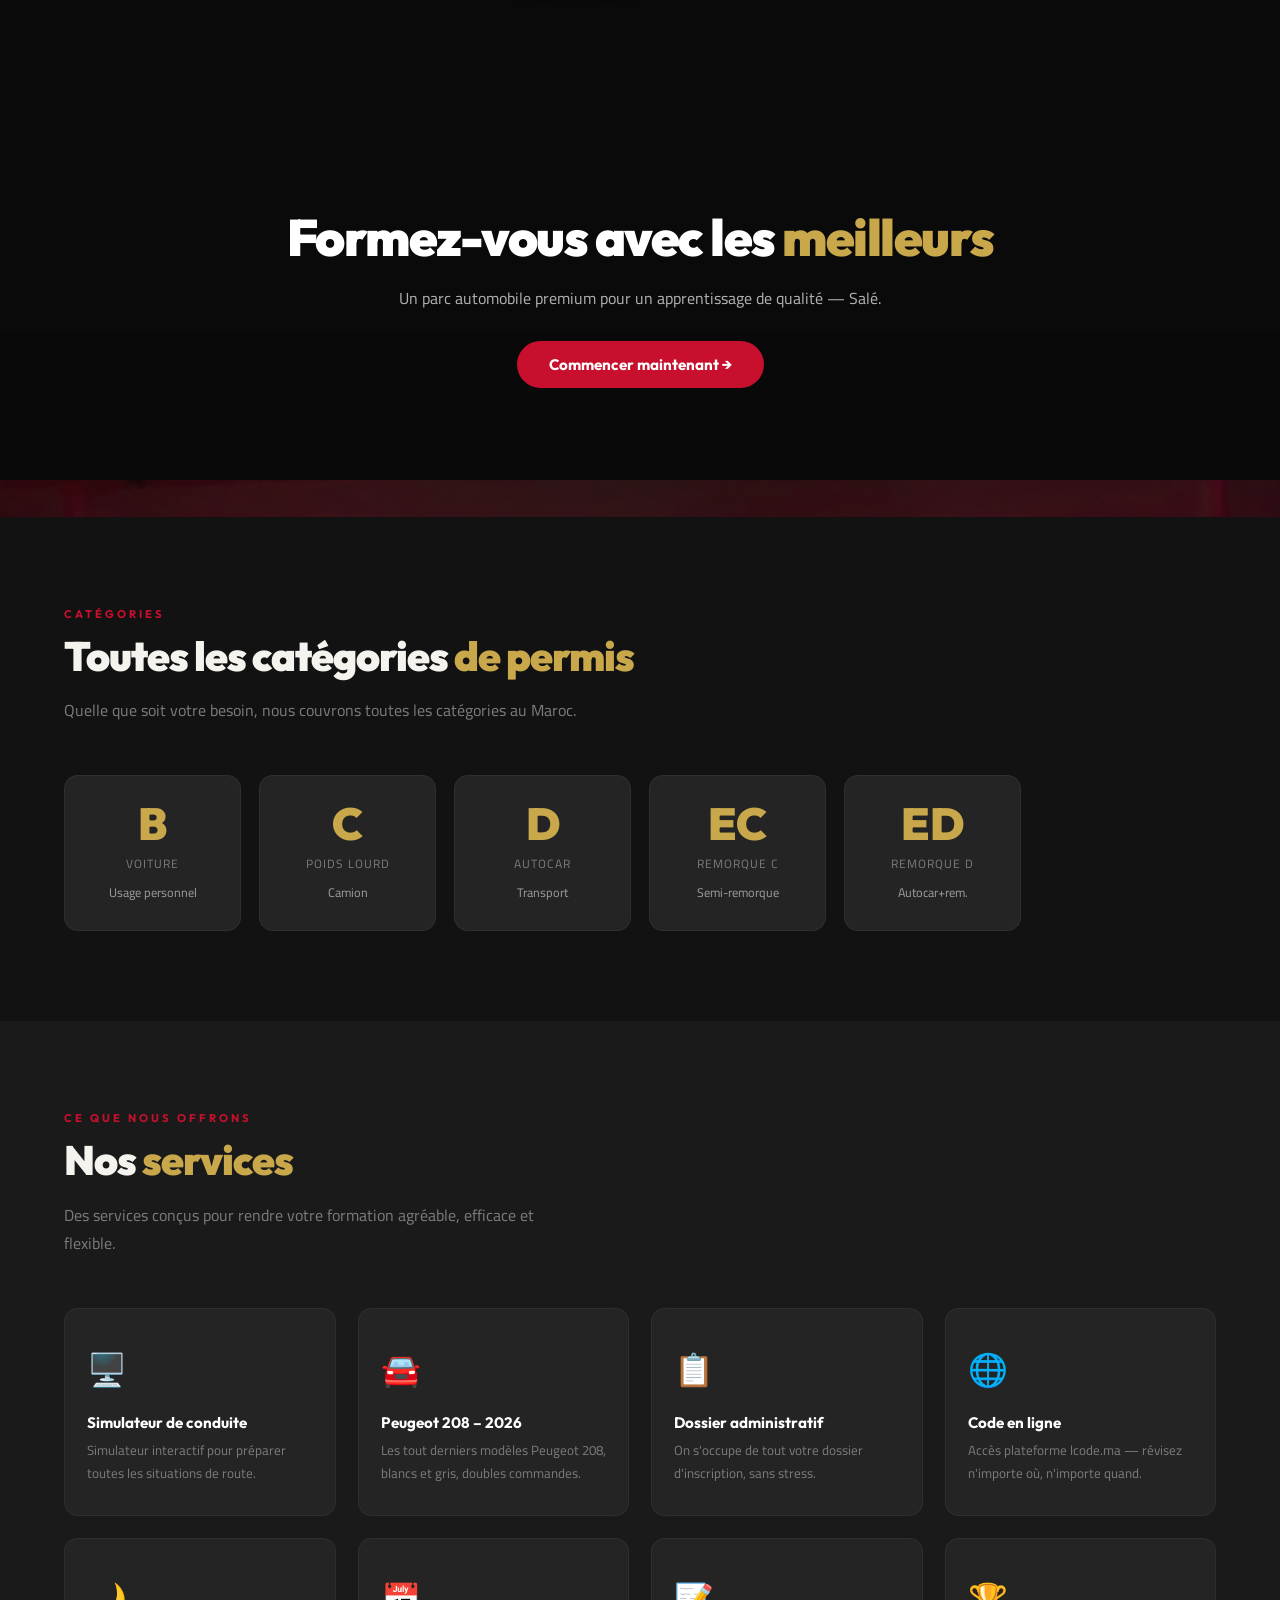
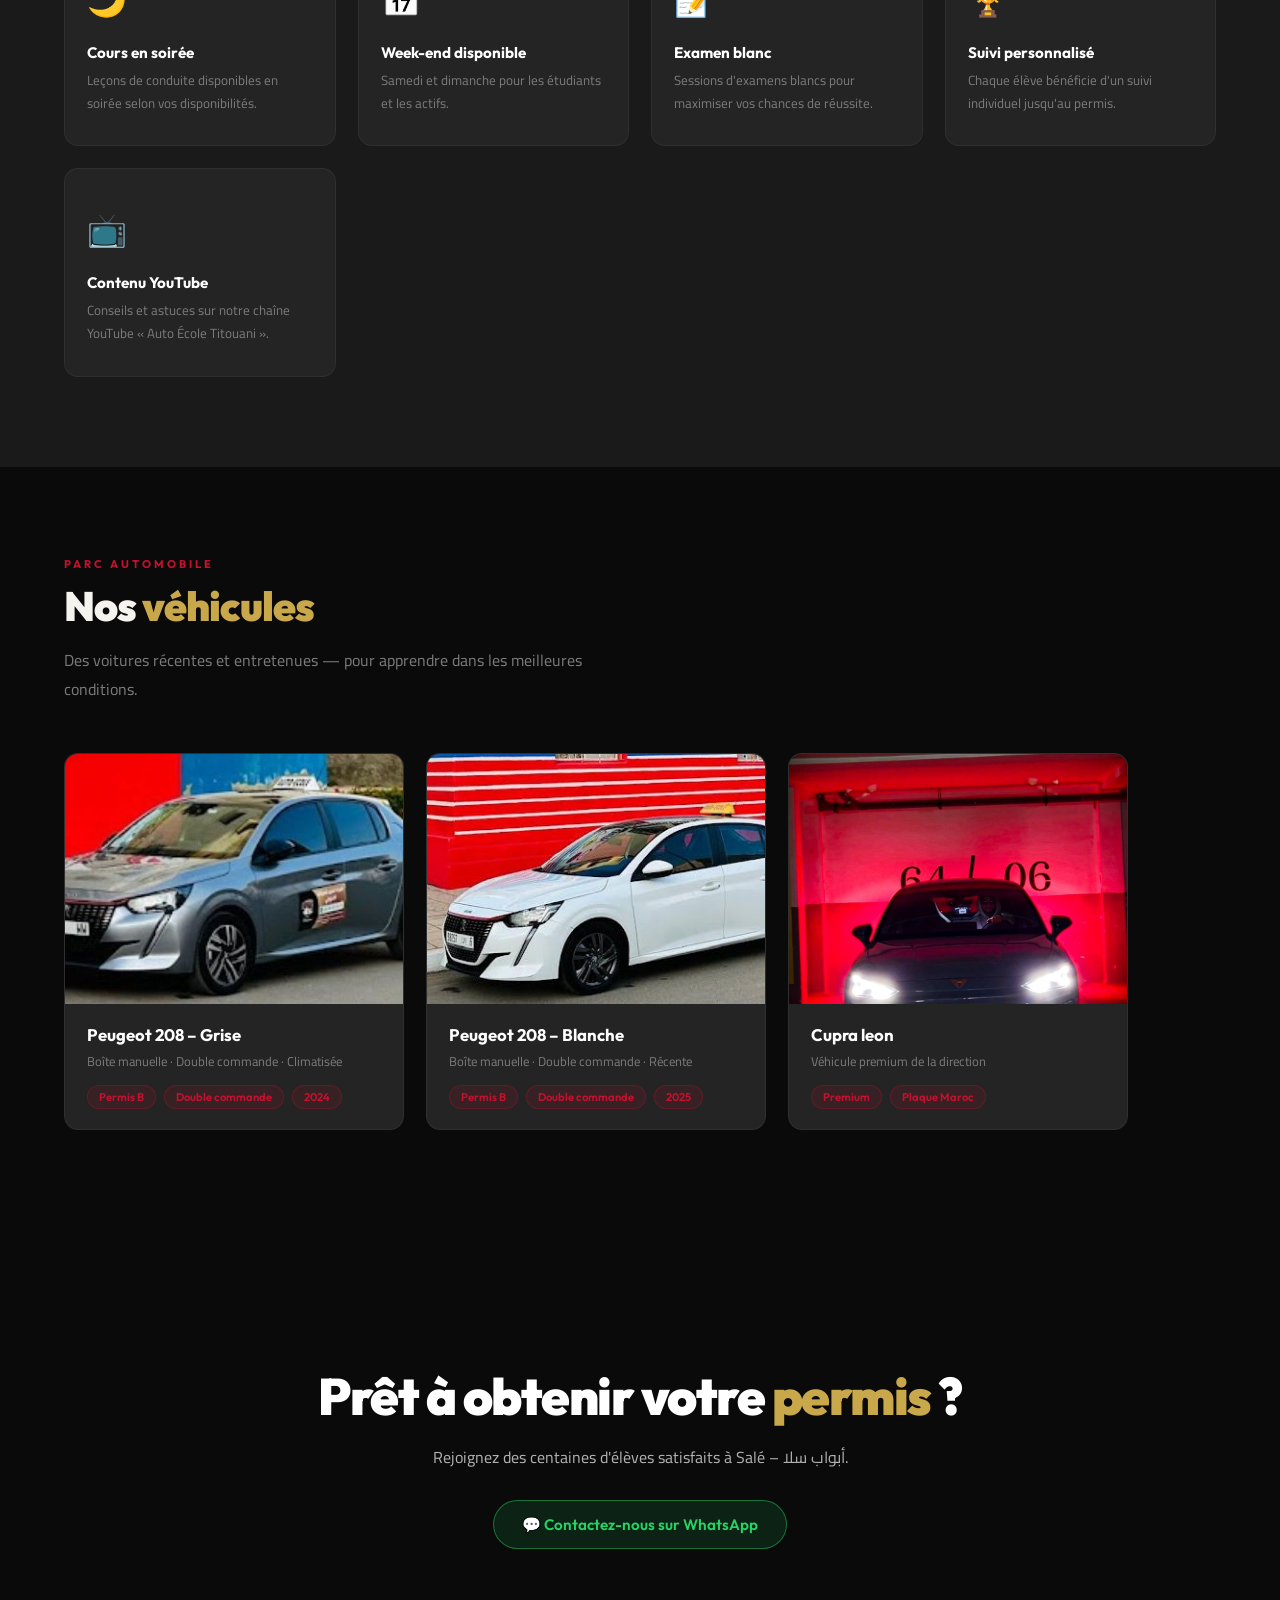
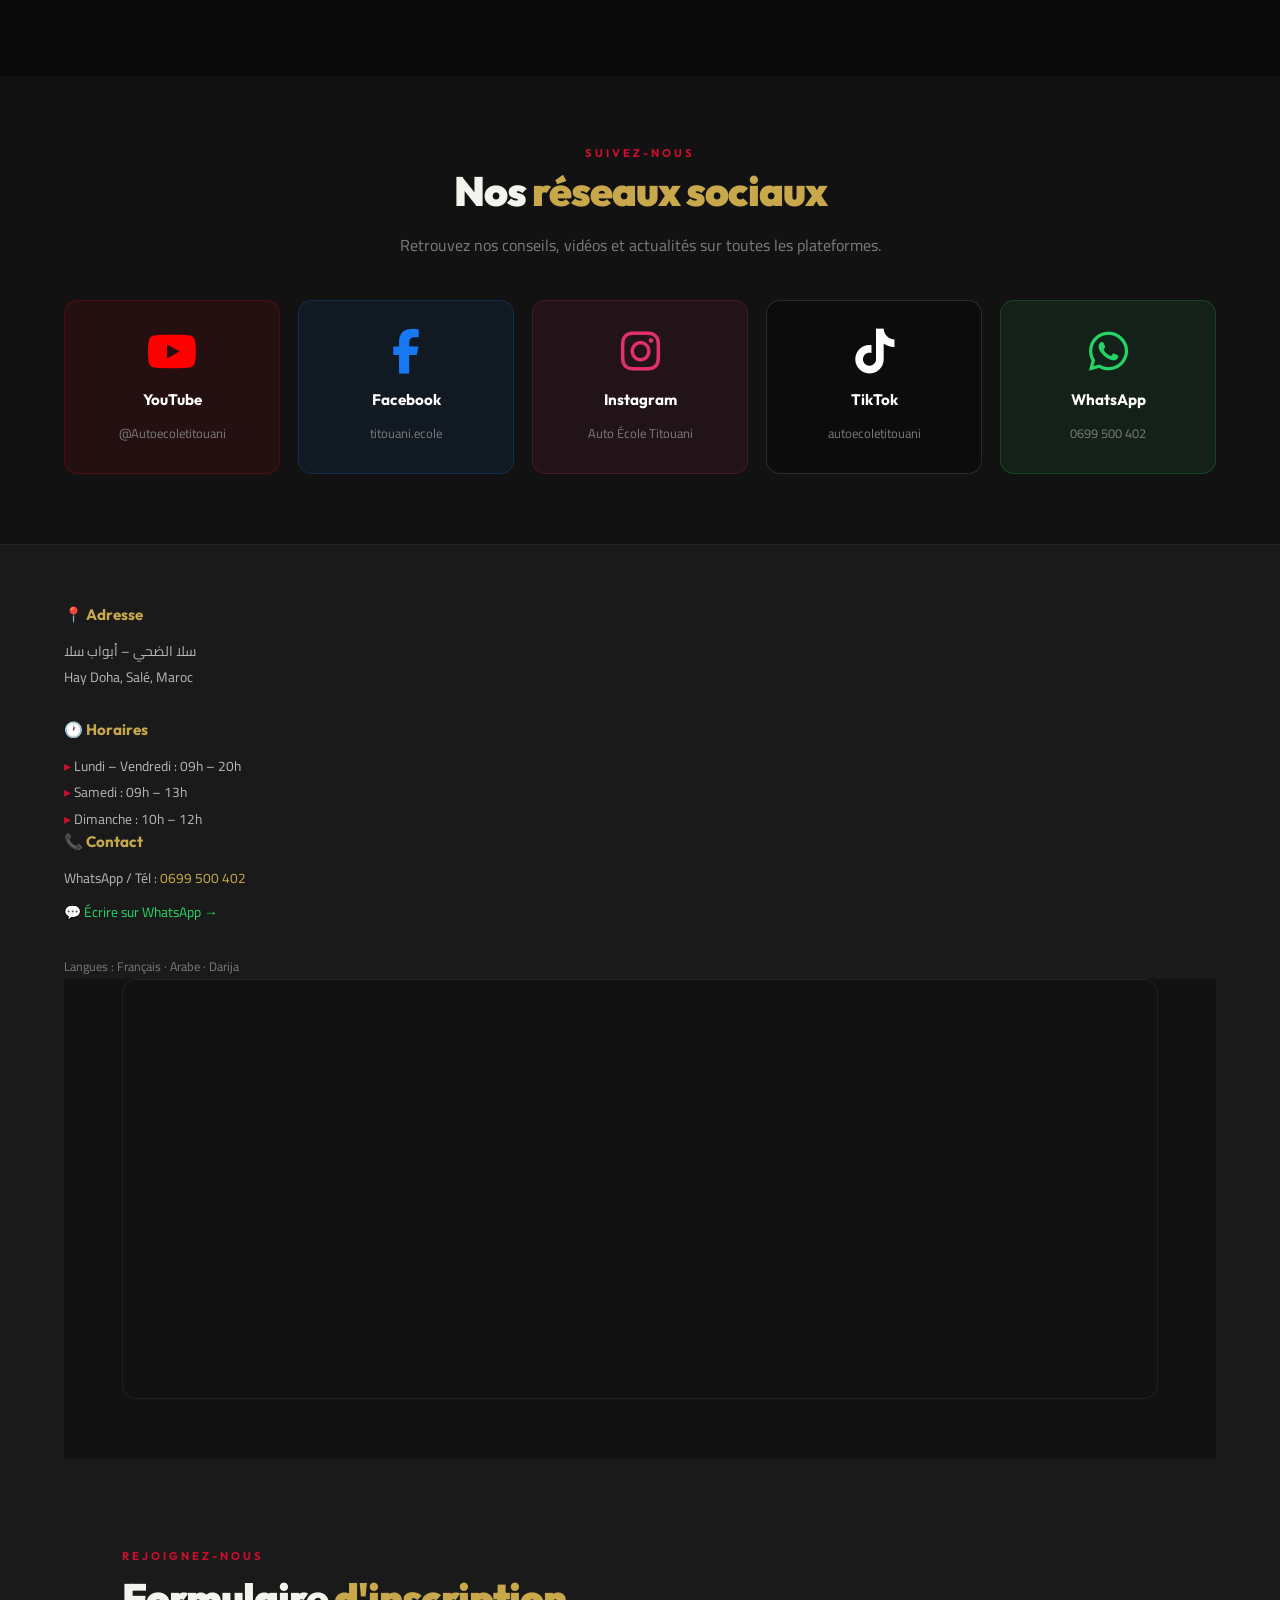
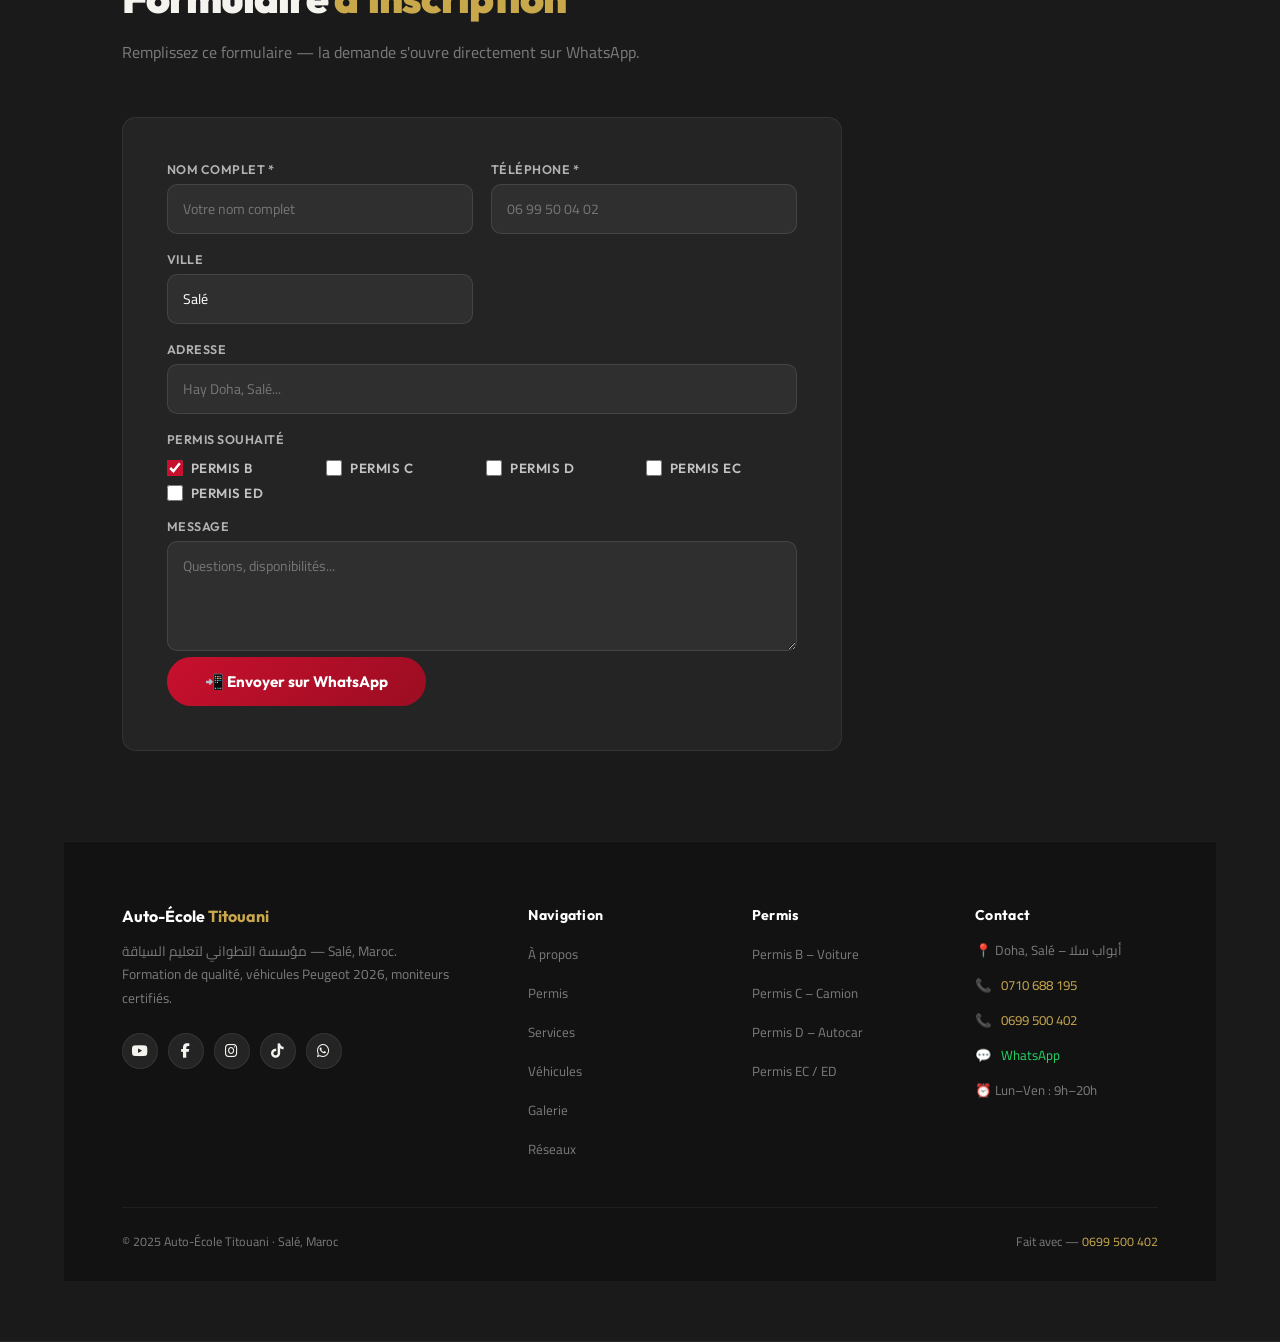
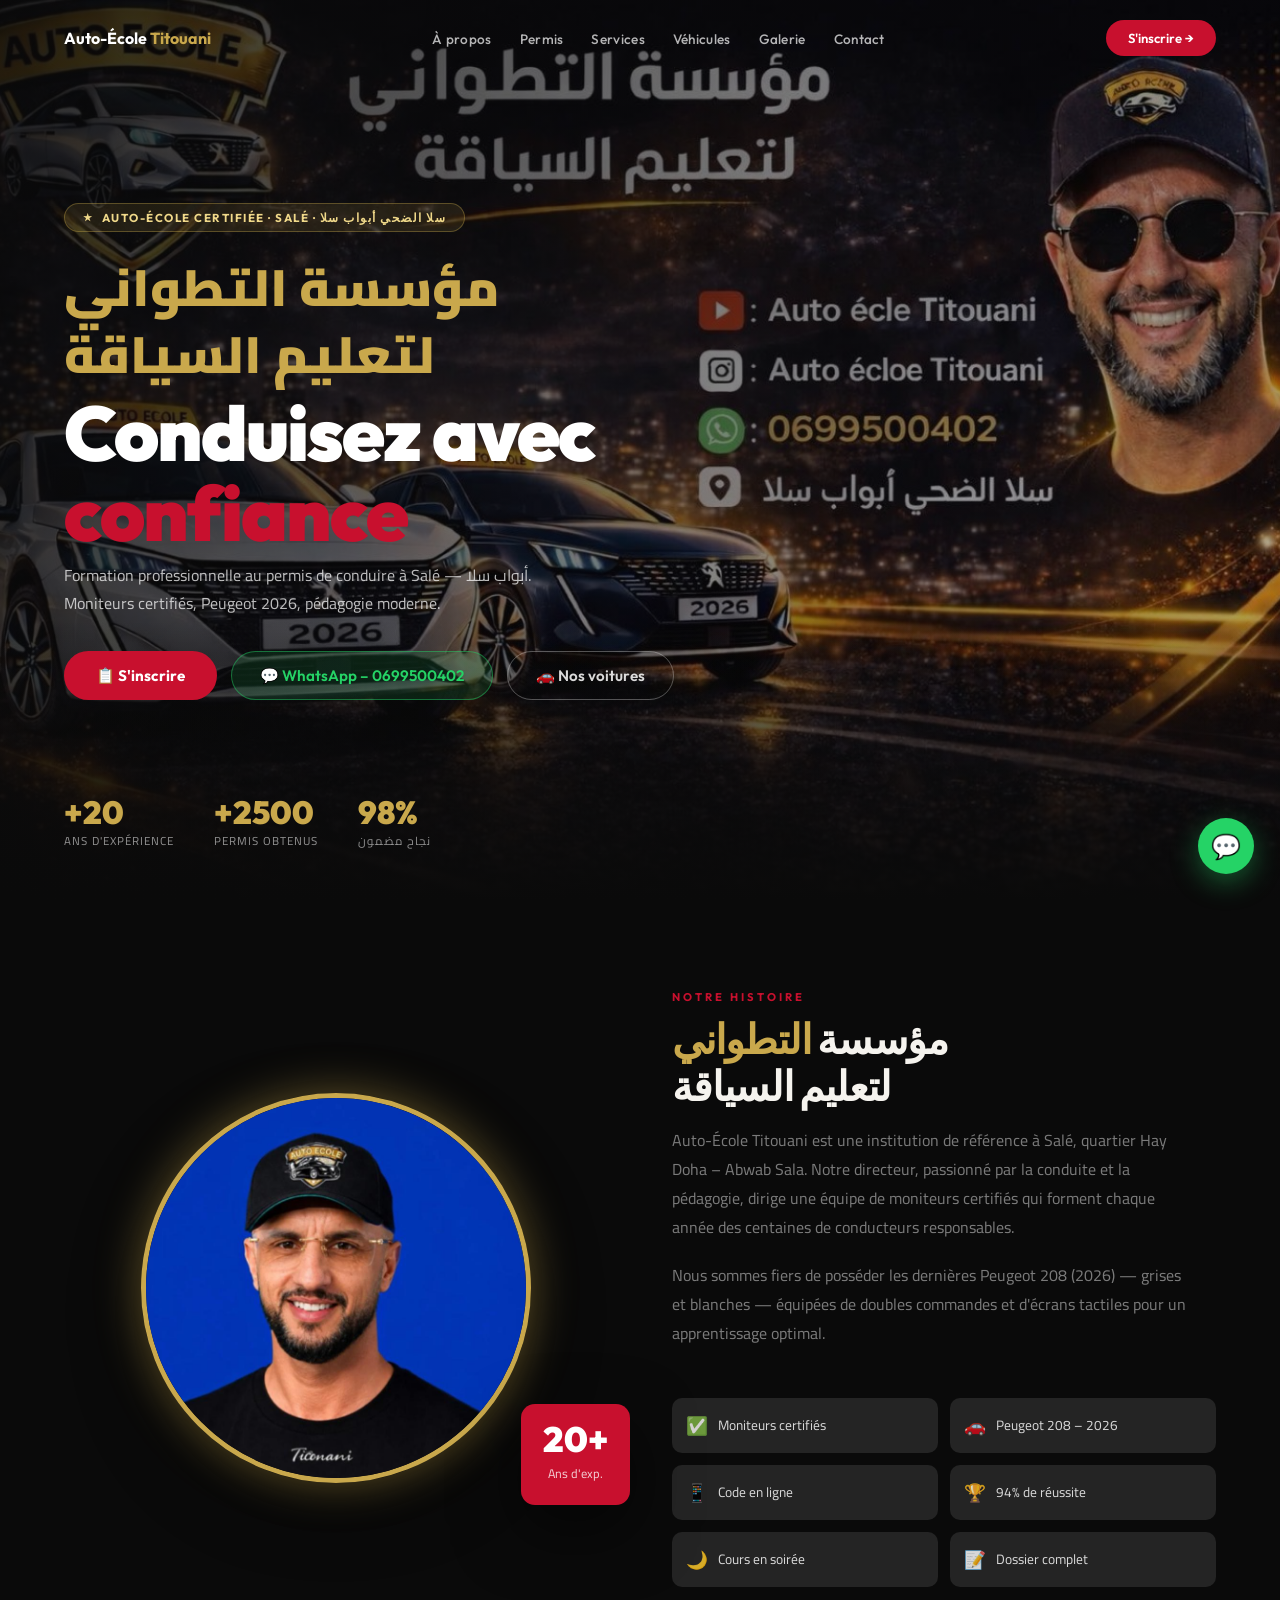
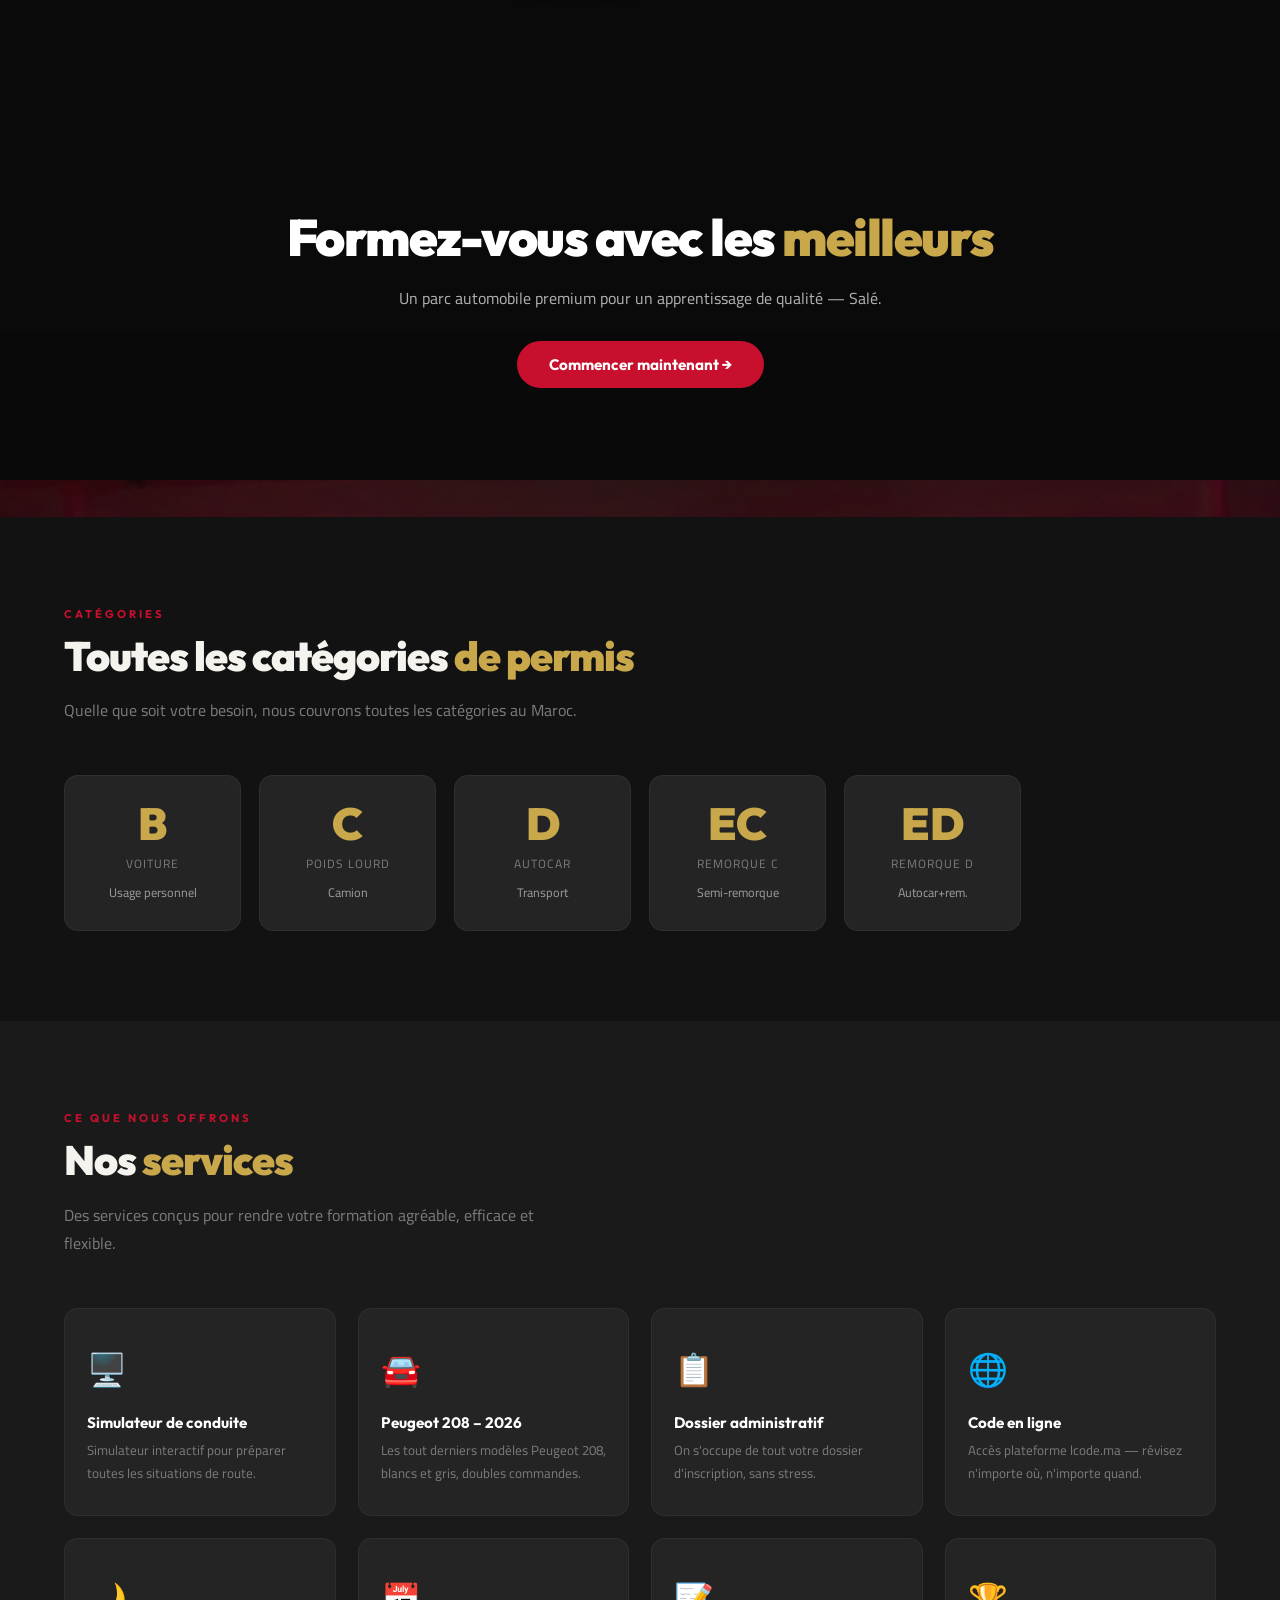
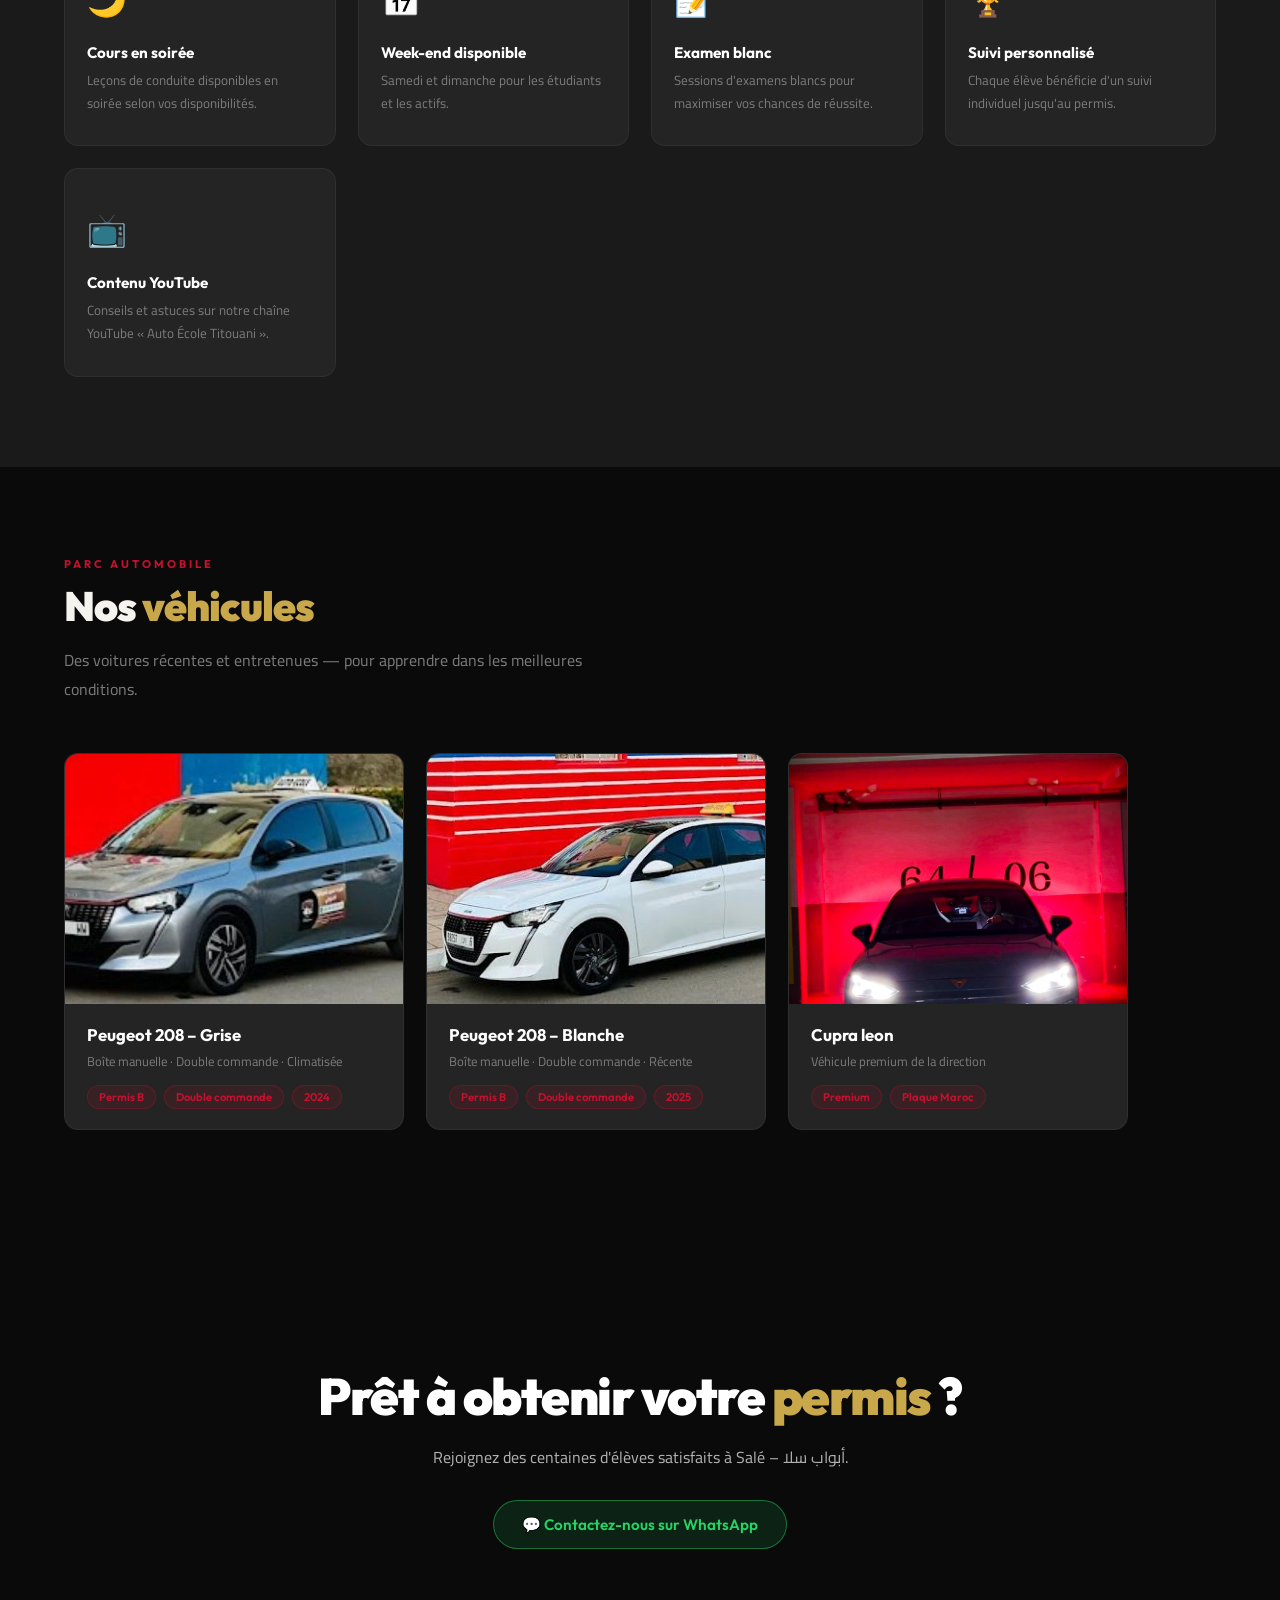
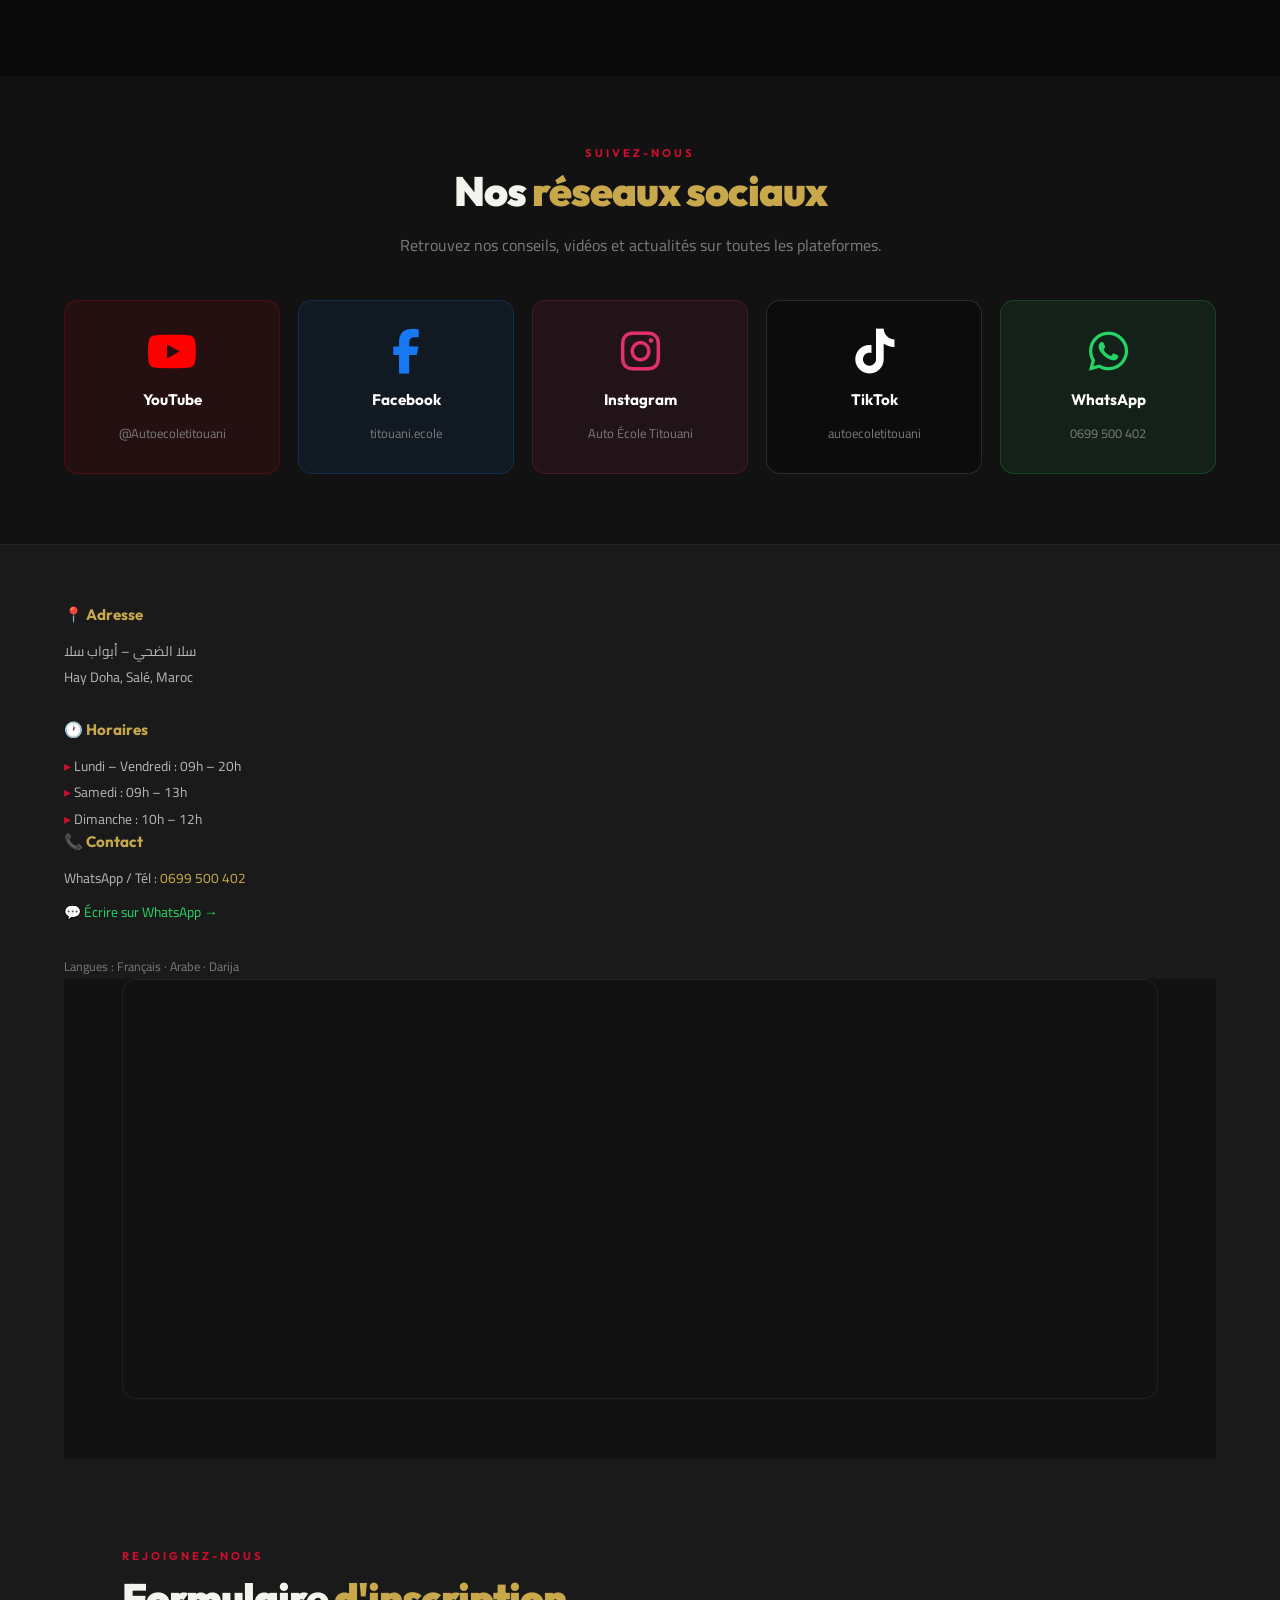
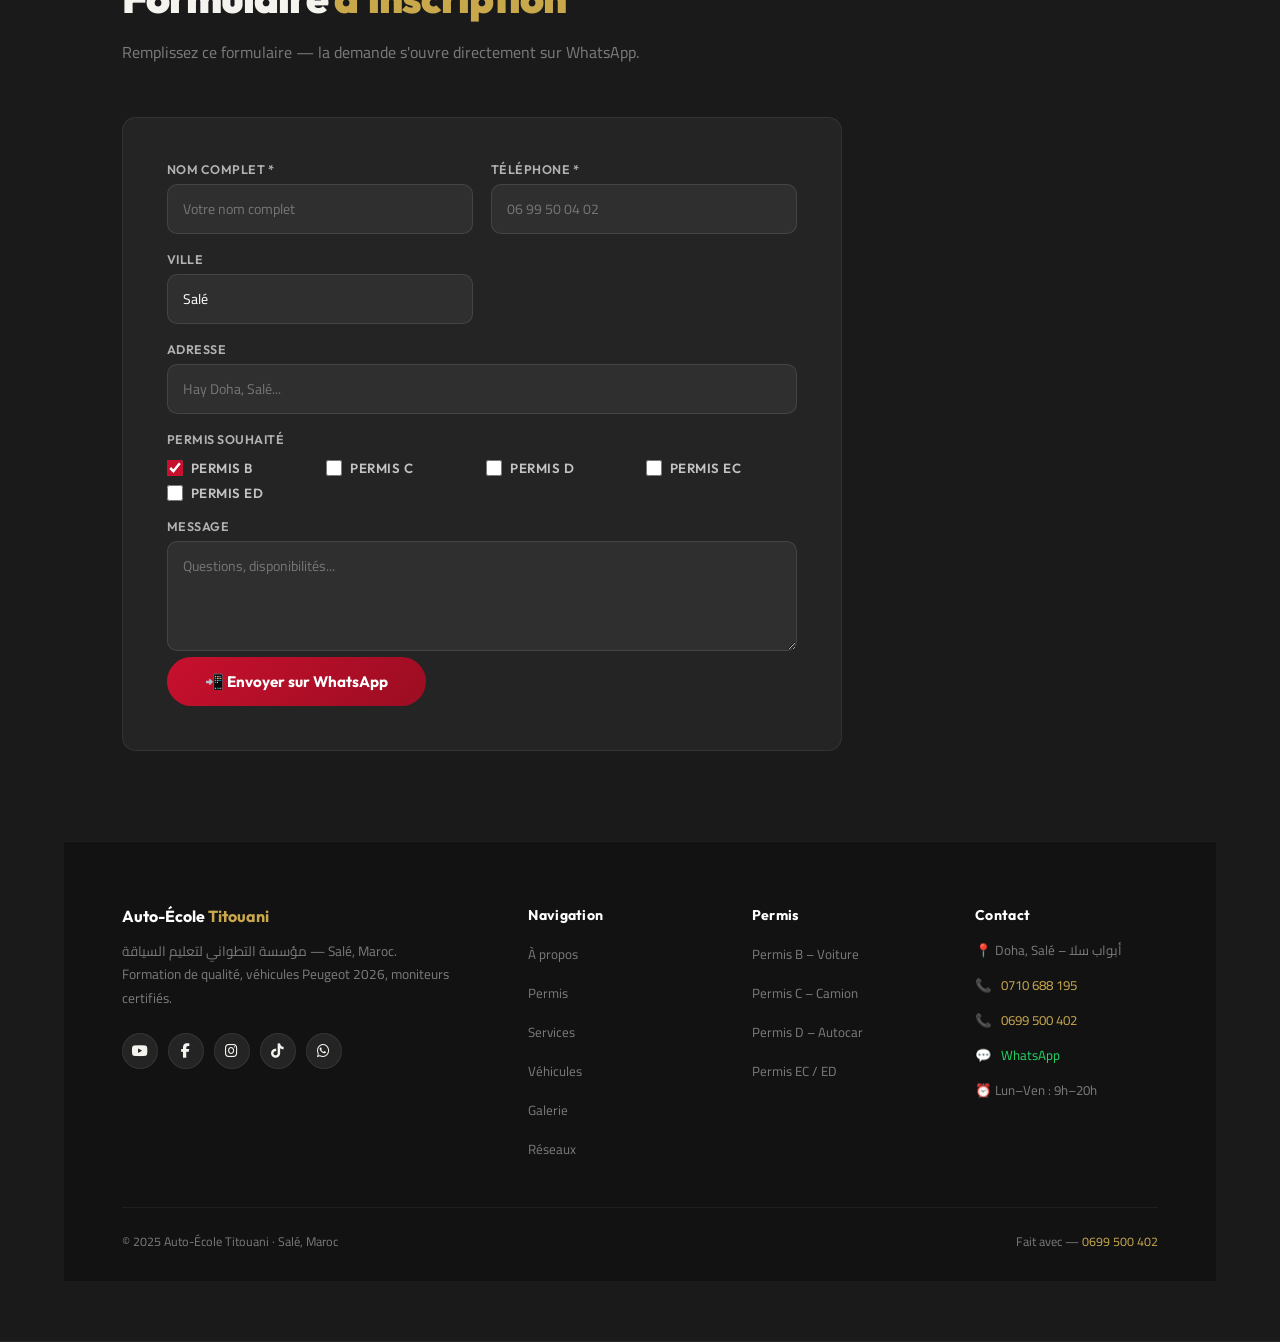
